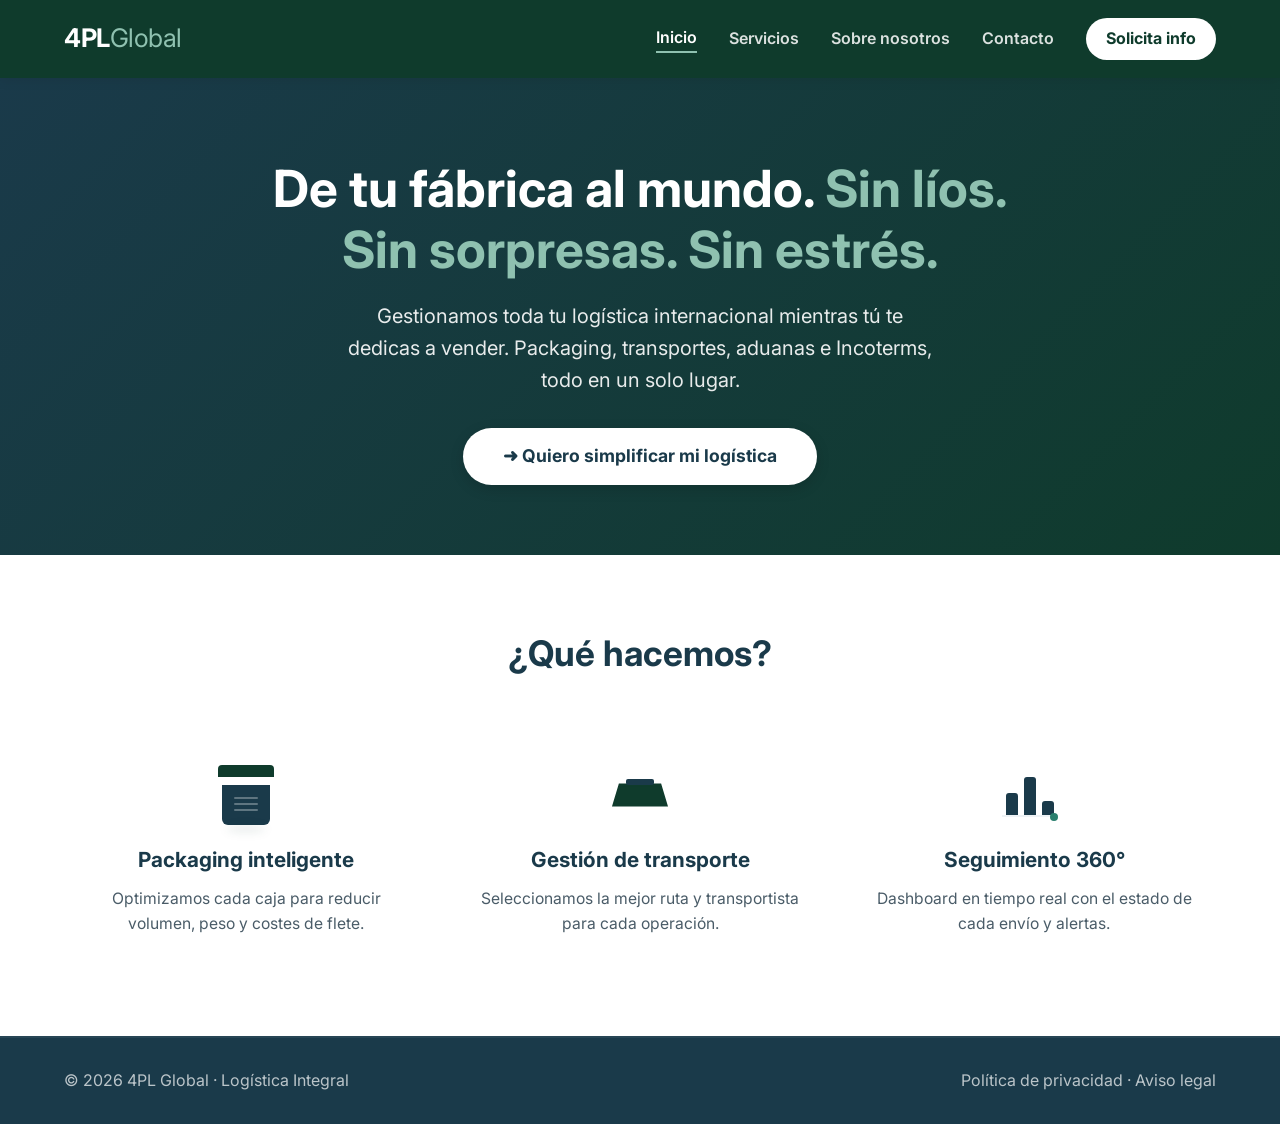
==== index.html @ 41fb5624 "Primer upload" ====
<!DOCTYPE html>
<html lang="es">
<head>
    <meta charset="UTF-8" />
    <meta name="viewport" content="width=device-width, initial-scale=1.0" />
    <title>4PL Global - Logística Integral | Inicio</title>
    <meta name="description" content="Gestionamos tu logística internacional completa. Packaging, transportes, aduanas e Incoterms. Ahorra costes y simplifica tus exportaciones." />
    <link href="https://fonts.googleapis.com/css2?family=Inter:opsz,wght@14..32,400;14..32,600;14..32,700&display=swap" rel="stylesheet" />
    <link rel="stylesheet" href="css/style.css" />
</head>
<body>

    <header>
        <div class="container">
            <div class="logo">4PL<span>Global</span></div>
            <nav>
                <a href="index.html" class="active">Inicio</a>
                <a href="servicios.html">Servicios</a>
                <a href="about.html">Sobre nosotros</a>
                <a href="contact.html">Contacto</a>
                <a href="contact.html" class="btn-cta-header">Solicita info</a>
            </nav>
            <button class="menu-toggle" aria-label="Abrir menú">
                <span></span><span></span><span></span>
            </button>
        </div>
    </header>

    <section class="hero">
        <div class="container">
            <h1>De tu fábrica al mundo. <span>Sin líos. Sin sorpresas. Sin estrés.</span></h1>
            <p>Gestionamos toda tu logística internacional mientras tú te dedicas a vender. Packaging, transportes, aduanas e Incoterms, todo en un solo lugar.</p>
            <a href="contact.html" class="btn-hero">➜ Quiero simplificar mi logística</a>
        </div>
    </section>

    <section class="home-resumen">
        <div class="container">
            <h2>¿Qué hacemos?</h2>
            <div class="grid-resumen">
                <div class="icon-wrapper">
                    <div class="icon-caja">
                        <div class="caja-tapa"></div>
                        <div class="caja-cuerpo"></div>
                        <div class="caja-sombra"></div>
                    </div>
                    <h3>Packaging inteligente</h3>
                    <p>Optimizamos cada caja para reducir volumen, peso y costes de flete.</p>
                </div>
                <div class="icon-wrapper">
                    <div class="icon-barco">
                        <svg viewBox="0 0 64 64" fill="none" xmlns="http://www.w3.org/2000/svg">
                            <path d="M6 44 L12 24 L52 24 L58 44 L6 44Z" class="barco-casco" stroke="var(--verde-oscuro)" stroke-width="3" fill="var(--verde-oscuro)"/>
                            <rect x="18" y="18" width="28" height="6" rx="2" class="barco-cubierta" fill="var(--azul-profundo)"/>
                        </svg>
                    </div>
                    <h3>Gestión de transporte</h3>
                    <p>Seleccionamos la mejor ruta y transportista para cada operación.</p>
                </div>
                <div class="icon-wrapper">
                    <div class="icon-grafica">
                        <div class="grafica-barra barra-1"></div>
                        <div class="grafica-barra barra-2"></div>
                        <div class="grafica-barra barra-3"></div>
                        <div class="grafica-linea"></div>
                    </div>
                    <h3>Seguimiento 360°</h3>
                    <p>Dashboard en tiempo real con el estado de cada envío y alertas.</p>
                </div>
            </div>
        </div>
    </section>

    <footer>
        <div class="container">
            <span>© 2026 4PL Global · Logística Integral</span>
            <span>
                <a href="#">Política de privacidad</a> · 
                <a href="#">Aviso legal</a>
            </span>
        </div>
    </footer>

    <script src="js/main.js"></script>
</body>
</html>
---- css/style.css ----
/* ===== RESET Y BASE ===== */
* {
    margin: 0;
    padding: 0;
    box-sizing: border-box;
}
body {
    font-family: 'Inter', sans-serif;
    background: #f8fafc;
    color: #0b2b3b;
    line-height: 1.6;
}
.container {
    max-width: 1200px;
    margin: 0 auto;
    padding: 0 24px;
}

/* ===== PALETA DE COLORES ===== */
:root {
    --verde-oscuro: #0f3b2c;
    --azul-profundo: #1a3a4a;
    --blanco: #ffffff;
    --gris-claro: #eef2f5;
    --acento: #2a7f6e;
    --texto-claro: #4a5c68;
}

/* ===== HEADER ===== */
header {
    background: var(--verde-oscuro);
    padding: 18px 0;
    position: sticky;
    top: 0;
    z-index: 100;
    box-shadow: 0 2px 12px rgba(0,0,0,0.08);
}
header .container {
    display: flex;
    justify-content: space-between;
    align-items: center;
    flex-wrap: wrap;
}
.logo {
    color: var(--blanco);
    font-size: 1.6rem;
    font-weight: 700;
    letter-spacing: -0.5px;
}
.logo span {
    color: #8fc1b0;
    font-weight: 400;
}
nav {
    display: flex;
    gap: 32px;
    align-items: center;
}
nav a {
    color: rgba(255,255,255,0.85);
    text-decoration: none;
    font-weight: 600;
    font-size: 1rem;
    transition: color 0.2s;
}
nav a:hover,
nav a.active {
    color: var(--blanco);
}
nav a.active {
    border-bottom: 2px solid #8fc1b0;
}
.btn-cta-header {
    background: var(--blanco);
    color: var(--verde-oscuro) !important;
    padding: 8px 20px;
    border-radius: 30px;
    font-weight: 700;
    transition: background 0.2s;
}
.btn-cta-header:hover {
    background: #dce8e3;
}
.btn-cta-header.active {
    border-bottom: none !important;
}

/* Menú hamburguesa */
.menu-toggle {
    display: none;
    flex-direction: column;
    gap: 5px;
    background: none;
    border: none;
    cursor: pointer;
    padding: 4px;
}
.menu-toggle span {
    display: block;
    width: 28px;
    height: 3px;
    background: var(--blanco);
    border-radius: 3px;
    transition: 0.3s;
}

/* ===== HERO (Home) ===== */
.hero {
    background: linear-gradient(135deg, var(--azul-profundo) 0%, var(--verde-oscuro) 100%);
    color: var(--blanco);
    padding: 80px 0 70px;
    text-align: center;
}
.hero h1 {
    font-size: 3.2rem;
    font-weight: 700;
    line-height: 1.2;
    max-width: 800px;
    margin: 0 auto 20px;
}
.hero h1 span {
    color: #8fc1b0;
}
.hero p {
    font-size: 1.25rem;
    opacity: 0.9;
    max-width: 600px;
    margin: 0 auto 32px;
}
.btn-hero {
    background: var(--blanco);
    color: var(--azul-profundo);
    padding: 14px 40px;
    border-radius: 50px;
    font-weight: 700;
    font-size: 1.1rem;
    text-decoration: none;
    display: inline-block;
    transition: transform 0.2s, box-shadow 0.2s;
    box-shadow: 0 4px 14px rgba(0,0,0,0.15);
}
.btn-hero:hover {
    transform: translateY(-3px);
    box-shadow: 0 8px 24px rgba(0,0,0,0.25);
}

/* ===== HOME - RESUMEN ===== */
.home-resumen {
    padding: 70px 0;
    background: var(--blanco);
}
.home-resumen h2 {
    text-align: center;
    font-size: 2.2rem;
    color: var(--azul-profundo);
    margin-bottom: 50px;
}
.grid-resumen {
    display: grid;
    grid-template-columns: repeat(auto-fit, minmax(240px, 1fr));
    gap: 30px;
}
.card-resumen {
    text-align: center;
    padding: 30px 20px;
    background: var(--gris-claro);
    border-radius: 20px;
    transition: transform 0.25s;
}
.card-resumen:hover {
    transform: translateY(-6px);
}
.card-resumen span {
    font-size: 2.8rem;
    display: block;
    margin-bottom: 12px;
}
.card-resumen h3 {
    color: var(--azul-profundo);
    margin-bottom: 8px;
}
.card-resumen p {
    color: var(--texto-claro);
}

/* ===== PAGE HEADER (Todas las páginas internas) ===== */
.page-header {
    background: var(--azul-profundo);
    color: var(--blanco);
    padding: 50px 0 40px;
    text-align: center;
}
.page-header h1 {
    font-size: 2.6rem;
    margin-bottom: 12px;
}
.page-header p {
    font-size: 1.15rem;
    opacity: 0.9;
    max-width: 650px;
    margin: 0 auto;
}

/* ===== SERVICIOS ===== */
.que-es-4pl {
    padding: 60px 0;
    background: var(--blanco);
}
.grid-4pl {
    display: grid;
    grid-template-columns: 1fr 1fr;
    gap: 50px;
    align-items: center;
}
.grid-4pl h2 {
    font-size: 2rem;
    color: var(--azul-profundo);
    margin-bottom: 16px;
}
.lista-beneficios {
    list-style: none;
    margin-top: 16px;
}
.lista-beneficios li {
    padding: 6px 0;
    color: var(--texto-claro);
}
.img-placeholder {
    background: var(--verde-oscuro);
    color: var(--blanco);
    padding: 50px 30px;
    border-radius: 24px;
    text-align: center;
    min-height: 200px;
    display: flex;
    flex-direction: column;
    align-items: center;
    justify-content: center;
}
.img-placeholder span {
    font-size: 4rem;
}
.img-placeholder p {
    margin-top: 12px;
    font-weight: 600;
}

.servicios-detalle {
    padding: 60px 0;
    background: var(--gris-claro);
}
.servicios-detalle h2 {
    text-align: center;
    font-size: 2.2rem;
    color: var(--azul-profundo);
    margin-bottom: 50px;
}
.grid-servicios-detalle {
    display: grid;
    grid-template-columns: repeat(auto-fit, minmax(240px, 1fr));
    gap: 30px;
}
.card-servicio-detalle {
    background: var(--blanco);
    padding: 30px 24px;
    border-radius: 20px;
    border-left: 6px solid var(--acento);
    transition: transform 0.25s;
}
.card-servicio-detalle:hover {
    transform: translateY(-4px);
}
.card-servicio-detalle span {
    font-size: 2.4rem;
    display: block;
    margin-bottom: 8px;
}
.card-servicio-detalle h3 {
    color: var(--azul-profundo);
    margin-bottom: 8px;
}
.card-servicio-detalle p {
    color: var(--texto-claro);
}

.por-que-ayuda {
    padding: 60px 0;
    background: var(--blanco);
}
.por-que-ayuda h2 {
    text-align: center;
    font-size: 2.2rem;
    color: var(--azul-profundo);
    margin-bottom: 50px;
}
.grid-ayuda {
    display: grid;
    grid-template-columns: repeat(auto-fit, minmax(220px, 1fr));
    gap: 30px;
}
.card-ayuda {
    text-align: center;
    padding: 24px 18px;
    background: var(--gris-claro);
    border-radius: 16px;
}
.card-ayuda span {
    font-size: 2.4rem;
    display: block;
    margin-bottom: 8px;
}
.card-ayuda h3 {
    color: var(--azul-profundo);
    margin-bottom: 6px;
}
.card-ayuda p {
    color: var(--texto-claro);
    font-size: 0.95rem;
}

.sub-servicios {
    text-align: center;
    color: var(--texto-claro);
    max-width: 600px;
    margin: -10px auto 50px;
    font-size: 1.1rem;
}

.card-servicio-detalle {
    background: var(--blanco);
    padding: 36px 28px 32px;
    border-radius: 20px;
    border: 1px solid rgba(15, 59, 44, 0.06);
    box-shadow: 0 2px 8px rgba(0,0,0,0.04);
    transition: transform 0.25s, box-shadow 0.25s;
    display: flex;
    flex-direction: column;
}

.card-servicio-detalle:hover {
    transform: translateY(-6px);
    box-shadow: 0 12px 32px rgba(15, 59, 44, 0.10);
}

.card-servicio-detalle .icon-servicio {
    margin-bottom: 16px;
    display: flex;
    justify-content: flex-start;
}

.card-servicio-detalle h3 {
    font-size: 1.3rem;
    color: var(--azul-profundo);
    margin-bottom: 10px;
}

.card-servicio-detalle p {
    color: var(--texto-claro);
    font-size: 0.98rem;
    margin-bottom: 16px;
    flex: 1;
}

.lista-servicio {
    list-style: none;
    padding: 0;
    margin: 0;
}

.lista-servicio li {
    padding: 4px 0;
    color: var(--texto-claro);
    font-size: 0.92rem;
    display: flex;
    align-items: center;
    gap: 8px;
}

.lista-servicio li::before {
    content: "▸";
    color: var(--acento);
    font-weight: 700;
}

.simbolo-beneficio {
    font-size: 2rem;
    color: var(--acento);
    display: block;
    margin-bottom: 6px;
    line-height: 1;
}

.cta-final {
    padding: 60px 0;
    background: linear-gradient(135deg, var(--azul-profundo) 0%, var(--verde-oscuro) 100%);
    color: var(--blanco);
    text-align: center;
}

.cta-final h2 {
    font-size: 2.2rem;
    margin-bottom: 12px;
}

.cta-final p {
    font-size: 1.15rem;
    opacity: 0.9;
    margin-bottom: 28px;
}

.cta-final .btn-hero {
    background: var(--blanco);
    color: var(--azul-profundo);
}

.cta-final .btn-hero:hover {
    background: #dce8e3;
}

/* ===== ABOUT ===== */
.about-detalle {
    padding: 60px 0;
    background: var(--blanco);
}
.grid-about {
    display: grid;
    grid-template-columns: 1fr 1fr;
    gap: 50px;
    align-items: center;
    margin-bottom: 50px;
}
.grid-about.reverse {
    direction: rtl;
}
.grid-about.reverse > * {
    direction: ltr;
}
.grid-about h2 {
    font-size: 1.8rem;
    color: var(--azul-profundo);
    margin-bottom: 16px;
}
.grid-about p {
    color: var(--texto-claro);
    margin-bottom: 12px;
}

.confianza {
    padding: 60px 0;
    background: var(--gris-claro);
}
.confianza h2 {
    text-align: center;
    font-size: 2.2rem;
    color: var(--azul-profundo);
    margin-bottom: 50px;
}
.grid-confianza {
    display: grid;
    grid-template-columns: repeat(auto-fit, minmax(220px, 1fr));
    gap: 30px;
}
.card-confianza {
    background: var(--blanco);
    padding: 28px 22px;
    border-radius: 20px;
    text-align: center;
    transition: transform 0.25s;
}
.card-confianza:hover {
    transform: translateY(-4px);
}
.card-confianza span {
    font-size: 2.4rem;
    display: block;
    margin-bottom: 8px;
}
.card-confianza h3 {
    color: var(--azul-profundo);
    margin-bottom: 6px;
}
.card-confianza p {
    color: var(--texto-claro);
    font-size: 0.95rem;
}

.quienes-somos {
    padding: 60px 0;
    background: var(--blanco);
}

.grid-quienes {
    display: grid;
    grid-template-columns: 1fr 1fr;
    gap: 50px;
    align-items: center;
}

.grid-quienes h2,
.nuestra-ambicion h2 {
    font-size: 2rem;
    color: var(--azul-profundo);
    margin-bottom: 16px;
}

.grid-quienes p,
.nuestra-ambicion p {
    color: var(--texto-claro);
    font-size: 1.05rem;
    margin-bottom: 16px;
}

.nuestra-ambicion {
    padding: 60px 0;
    background: var(--gris-claro);
}

.grid-ambicion {
    display: grid;
    grid-template-columns: 1fr 1fr;
    gap: 50px;
    align-items: center;
}

.grid-ambicion.reverse {
    direction: rtl;
}

.grid-ambicion.reverse > * {
    direction: ltr;
}

.compromiso {
    padding: 60px 0;
    background: var(--blanco);
}

.compromiso h2,
.como-trabajamos h2 {
    text-align: center;
    font-size: 2.2rem;
    color: var(--azul-profundo);
    margin-bottom: 50px;
}

.grid-compromiso {
    display: grid;
    grid-template-columns: repeat(auto-fit, minmax(220px, 1fr));
    gap: 30px;
}

.card-compromiso {
    text-align: center;
    padding: 28px 20px;
    background: var(--gris-claro);
    border-radius: 20px;
    transition: transform 0.25s;
}

.card-compromiso:hover {
    transform: translateY(-4px);
}

.card-compromiso .simbolo-beneficio {
    font-size: 2rem;
    color: var(--acento);
    display: block;
    margin-bottom: 8px;
}

.card-compromiso h3 {
    color: var(--azul-profundo);
    font-size: 1.15rem;
    margin-bottom: 8px;
}

.card-compromiso p {
    color: var(--texto-claro);
    font-size: 0.95rem;
}

.como-trabajamos {
    padding: 60px 0;
    background: var(--gris-claro);
}

.grid-trabajo {
    display: grid;
    grid-template-columns: repeat(auto-fit, minmax(200px, 1fr));
    gap: 30px;
}

.card-trabajo {
    text-align: center;
    padding: 28px 20px;
    background: var(--blanco);
    border-radius: 20px;
    border-top: 4px solid var(--acento);
    transition: transform 0.25s;
}

.card-trabajo:hover {
    transform: translateY(-4px);
}

.numero-paso {
    display: inline-block;
    font-size: 2rem;
    font-weight: 700;
    color: var(--blanco);
    background: var(--azul-profundo);
    width: 48px;
    height: 48px;
    line-height: 48px;
    border-radius: 50%;
    margin-bottom: 12px;
}

.card-trabajo h3 {
    color: var(--azul-profundo);
    font-size: 1.15rem;
    margin-bottom: 6px;
}

.card-trabajo p {
    color: var(--texto-claro);
    font-size: 0.95rem;
}

@media (max-width: 768px) {
    .grid-quienes,
    .grid-ambicion {
        grid-template-columns: 1fr;
    }
    .grid-ambicion.reverse {
        direction: ltr;
    }
    .grid-compromiso,
    .grid-trabajo {
        grid-template-columns: 1fr 1fr;
    }
}

@media (max-width: 480px) {
    .grid-compromiso,
    .grid-trabajo {
        grid-template-columns: 1fr;
    }
}

/* ===== CONTACT ===== */
.contact-detalle {
    padding: 60px 0;
    background: var(--blanco);
}
.grid-contact {
    display: grid;
    grid-template-columns: 1fr 1fr;
    gap: 50px;
}
.grid-contact h2 {
    font-size: 1.8rem;
    color: var(--azul-profundo);
    margin-bottom: 20px;
}
.contact-detalle form {
    display: flex;
    flex-direction: column;
    gap: 16px;
}
.contact-detalle input,
.contact-detalle select,
.contact-detalle textarea {
    padding: 14px 18px;
    border: 1px solid #d0d9e0;
    border-radius: 12px;
    font-size: 1rem;
    font-family: 'Inter', sans-serif;
    background: #fafcfc;
    transition: border 0.2s;
}
.contact-detalle input:focus,
.contact-detalle select:focus,
.contact-detalle textarea:focus {
    outline: none;
    border-color: var(--acento);
    box-shadow: 0 0 0 3px rgba(42, 127, 110, 0.15);
}
.contact-detalle textarea {
    resize: vertical;
    min-height: 120px;
}
.btn-enviar {
    background: var(--verde-oscuro);
    color: var(--blanco);
    padding: 16px;
    border: none;
    border-radius: 50px;
    font-weight: 700;
    font-size: 1.05rem;
    cursor: pointer;
    transition: background 0.2s;
}
.btn-enviar:hover {
    background: #1a5a44;
}
.form-feedback {
    margin-top: 8px;
    font-size: 0.95rem;
    font-weight: 600;
    display: none;
}
.form-feedback.error {
    color: #c0392b;
    display: block;
}
.form-feedback.exito {
    color: var(--verde-oscuro);
    display: block;
}

.info-contacto {
    margin-bottom: 30px;
}
.info-contacto p {
    padding: 6px 0;
    color: var(--texto-claro);
}
.ahorro-estimado {
    background: var(--gris-claro);
    padding: 28px 24px;
    border-radius: 20px;
    border-left: 6px solid var(--acento);
}
.ahorro-estimado h3 {
    color: var(--azul-profundo);
    font-size: 1.3rem;
    margin-bottom: 12px;
}
.ahorro-estimado p {
    color: var(--texto-claro);
    margin-bottom: 12px;
}
.ahorro-estimado ul {
    list-style: none;
}
.ahorro-estimado ul li {
    padding: 4px 0;
    color: var(--texto-claro);
}

/* ===== FOOTER ===== */
footer {
    background: var(--azul-profundo);
    color: rgba(255,255,255,0.7);
    padding: 30px 0;
    text-align: center;
    border-top: 2px solid rgba(255,255,255,0.06);
}
footer .container {
    display: flex;
    justify-content: space-between;
    align-items: center;
    flex-wrap: wrap;
    gap: 12px;
}
footer a {
    color: rgba(255,255,255,0.7);
    text-decoration: none;
}
footer a:hover {
    color: var(--blanco);
}

/* ===== RESPONSIVE ===== */
@media (max-width: 768px) {
    .hero h1 {
        font-size: 2.2rem;
    }
    .page-header h1 {
        font-size: 2rem;
    }
    .grid-4pl,
    .grid-about,
    .grid-contact {
        grid-template-columns: 1fr;
    }
    .grid-about.reverse {
        direction: ltr;
    }
    nav {
        display: none;
        flex-direction: column;
        gap: 16px;
        width: 100%;
        padding: 20px 0 10px;
        align-items: center;
    }
    nav.open {
        display: flex;
    }
    .menu-toggle {
        display: flex;
    }
    header .container {
        flex-wrap: wrap;
    }
    .logo {
        font-size: 1.4rem;
    }
    .btn-cta-header {
        display: none;
    }
    nav .btn-cta-header {
        display: inline-block;
    }
    .grid-resumen,
    .grid-servicios-detalle,
    .grid-ayuda,
    .grid-confianza {
        grid-template-columns: 1fr;
    }
}
@media (max-width: 480px) {
    .btn-hero {
        padding: 12px 28px;
        font-size: 1rem;
    }
    .hero h1 {
        font-size: 1.8rem;
    }
}

/* ===== CONTENEDOR DE ICONOS ===== */
.icon-wrapper {
    text-align: center;
    padding: 30px 20px;
    background: var(--blanco);
    border-radius: 20px;
    transition: transform 0.3s ease, box-shadow 0.3s ease;
}

.icon-wrapper:hover {
    transform: translateY(-8px);
    box-shadow: 0 12px 32px rgba(15, 59, 44, 0.12);
}

.icon-wrapper h3 {
    color: var(--azul-profundo);
    font-size: 1.3rem;
    margin: 18px 0 10px;
}

.icon-wrapper p {
    color: var(--texto-claro);
    font-size: 0.98rem;
}

/* ===== ICONO 1: CAJA ===== */
.icon-caja {
    position: relative;
    width: 64px;
    height: 64px;
    margin: 0 auto;
}

.caja-tapa {
    position: absolute;
    top: 4px;
    left: 4px;
    width: 56px;
    height: 12px;
    background: var(--verde-oscuro);
    border-radius: 4px 4px 0 0;
    transition: transform 0.3s ease;
}

.icon-wrapper:hover .caja-tapa {
    transform: translateY(-4px) rotate(-2deg);
}

.caja-cuerpo {
    position: absolute;
    bottom: 0;
    left: 8px;
    width: 48px;
    height: 40px;
    background: var(--azul-profundo);
    border-radius: 0 0 6px 6px;
}

.caja-cuerpo::after {
    content: '';
    position: absolute;
    top: 12px;
    left: 50%;
    transform: translateX(-50%);
    width: 24px;
    height: 2px;
    background: rgba(255,255,255,0.3);
    border-radius: 2px;
    box-shadow: 0 6px 0 rgba(255,255,255,0.3), 0 12px 0 rgba(255,255,255,0.3);
}

.caja-sombra {
    position: absolute;
    bottom: -8px;
    left: 12px;
    width: 40px;
    height: 8px;
    background: rgba(15, 59, 44, 0.08);
    border-radius: 50%;
    filter: blur(4px);
    transition: all 0.3s ease;
}

.icon-wrapper:hover .caja-sombra {
    width: 56px;
    left: 4px;
    opacity: 0.6;
}

/* ===== ICONO 2: BARCO (SIMPLE Y CLARO) ===== */
.icon-barco {
    width: 64px;
    height: 64px;
    margin: 0 auto;
    transition: transform 0.3s ease;
}

.icon-barco svg {
    width: 100%;
    height: 100%;
    display: block;
}

/* Hover: el barco se balancea suavemente */
.icon-wrapper:hover .icon-barco {
    transform: rotate(-2deg) translateY(-2px);
}

/* Los colores se oscurecen ligeramente en hover para dar profundidad */
.icon-wrapper:hover .barco-casco {
    fill: #0a2e22;
    stroke: #0a2e22;
}

.icon-wrapper:hover .barco-cubierta {
    fill: #0f2a38;
}

/* ===== ICONO 3: GRÁFICA ===== */
.icon-grafica {
    position: relative;
    width: 64px;
    height: 64px;
    margin: 0 auto;
}

.grafica-barra {
    position: absolute;
    bottom: 8px;
    width: 12px;
    background: var(--azul-profundo);
    border-radius: 3px 3px 0 0;
    transition: height 0.4s ease, background 0.3s ease;
}

.barra-1 {
    left: 4px;
    height: 24px;
    animation: barra-crece 2s ease-in-out infinite;
}

.barra-2 {
    left: 22px;
    height: 40px;
    animation: barra-crece 2s ease-in-out infinite 0.3s;
}

.barra-3 {
    left: 40px;
    height: 16px;
    animation: barra-crece 2s ease-in-out infinite 0.6s;
}

.icon-wrapper:hover .grafica-barra {
    background: var(--verde-oscuro);
}

@keyframes barra-crece {
    0%, 100% { transform: scaleY(1); }
    50% { transform: scaleY(1.15); }
}

.grafica-linea {
    position: absolute;
    bottom: 8px;
    left: 0;
    width: 56px;
    height: 2px;
    background: var(--gris-claro);
}

.grafica-linea::after {
    content: '';
    position: absolute;
    bottom: -4px;
    right: 0;
    width: 8px;
    height: 8px;
    background: var(--acento);
    border-radius: 50%;
    animation: punto-brilla 2s ease-in-out infinite;
}

@keyframes punto-brilla {
    0%, 100% { opacity: 0.4; transform: scale(1); }
    50% { opacity: 1; transform: scale(1.3); }
}
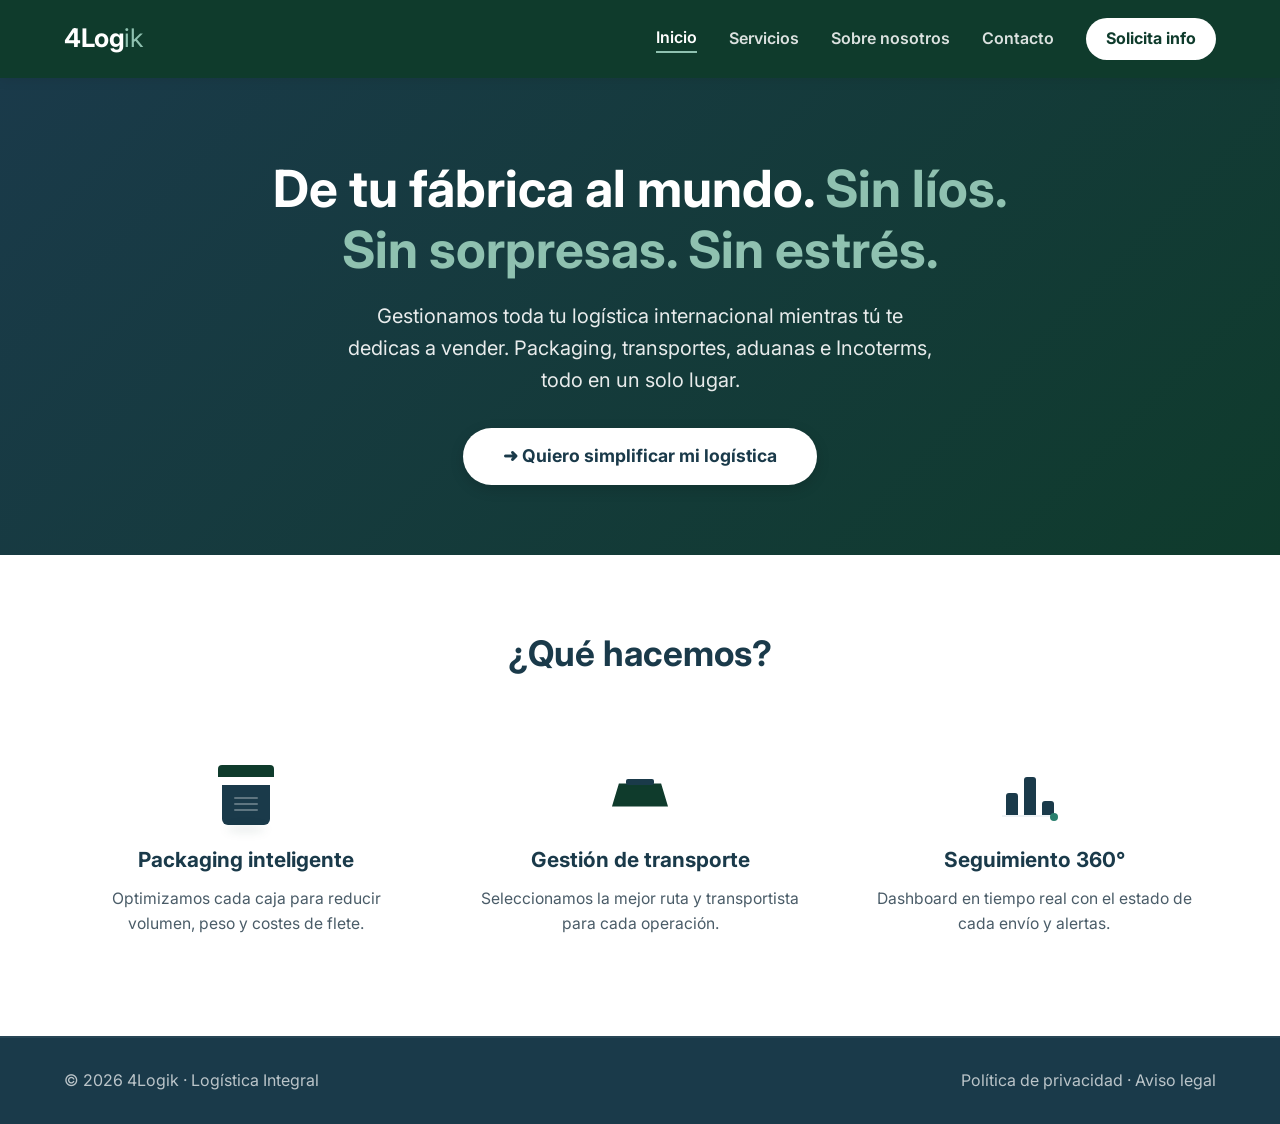
==== commit 8f5534e6: "Rehacer pagina de Servicios y renombrar marca a 4Logik La pagina de Servicios ahora refleja el posic" ====
--- a/index.html
+++ b/index.html
@@ -3,7 +3,7 @@
 <head>
     <meta charset="UTF-8" />
     <meta name="viewport" content="width=device-width, initial-scale=1.0" />
-    <title>4PL Global - Logística Integral | Inicio</title>
+    <title>4Logik - Logística Integral | Inicio</title>
     <meta name="description" content="Gestionamos tu logística internacional completa. Packaging, transportes, aduanas e Incoterms. Ahorra costes y simplifica tus exportaciones." />
     <link href="https://fonts.googleapis.com/css2?family=Inter:opsz,wght@14..32,400;14..32,600;14..32,700&display=swap" rel="stylesheet" />
     <link rel="stylesheet" href="css/style.css" />
@@ -12,7 +12,7 @@
 
     <header>
         <div class="container">
-            <div class="logo">4PL<span>Global</span></div>
+            <div class="logo">4Log<span>ik</span></div>
             <nav>
                 <a href="index.html" class="active">Inicio</a>
                 <a href="servicios.html">Servicios</a>
@@ -73,7 +73,7 @@
 
     <footer>
         <div class="container">
-            <span>© 2026 4PL Global · Logística Integral</span>
+            <span>© 2026 4Logik · Logística Integral</span>
             <span>
                 <a href="#">Política de privacidad</a> · 
                 <a href="#">Aviso legal</a>
--- a/css/style.css
+++ b/css/style.css
@@ -24,6 +24,12 @@
     --gris-claro: #eef2f5;
     --acento: #2a7f6e;
     --texto-claro: #4a5c68;
+
+    /* Tintes de apoyo */
+    --verde-tinte: #eff4f1;
+    --azul-tinte: #edf1f4;
+    --acento-tinte: rgba(42, 127, 110, 0.10);
+    --borde-suave: rgba(15, 59, 44, 0.10);
 }
 
 /* ===== HEADER ===== */
@@ -185,9 +191,9 @@
 
 /* ===== PAGE HEADER (Todas las páginas internas) ===== */
 .page-header {
-    background: var(--azul-profundo);
+    background: linear-gradient(135deg, var(--azul-profundo) 0%, var(--verde-oscuro) 100%);
     color: var(--blanco);
-    padding: 50px 0 40px;
+    padding: 76px 0 70px;
     text-align: center;
 }
 .page-header h1 {
@@ -415,6 +421,280 @@
 
 .cta-final .btn-hero:hover {
     background: #dce8e3;
+}
+
+/* ===== SERVICIOS PRINCIPALES (4Logik) ===== */
+.servicio-seccion {
+    padding: 100px 0;
+}
+
+.servicio-seccion.servicio-1 {
+    background: var(--blanco);
+}
+
+.servicio-seccion.servicio-2 {
+    background: var(--verde-tinte);
+    border-top: 1px solid var(--borde-suave);
+}
+
+.servicio-layout {
+    display: grid;
+    grid-template-columns: minmax(300px, 400px) 1fr;
+    gap: 90px;
+    align-items: start;
+}
+
+.servicio-rail {
+    position: sticky;
+    top: 110px;
+}
+
+.servicio-numero {
+    display: block;
+    font-size: 3.4rem;
+    font-weight: 700;
+    line-height: 1;
+    letter-spacing: -2px;
+    color: var(--acento);
+    opacity: 0.22;
+    margin-bottom: 20px;
+}
+
+.servicio-icono-badge {
+    width: 56px;
+    height: 56px;
+    margin-bottom: 22px;
+    border-radius: 16px;
+    display: flex;
+    align-items: center;
+    justify-content: center;
+}
+
+.servicio-1 .servicio-icono-badge {
+    background: var(--verde-oscuro);
+    color: var(--blanco);
+}
+
+.servicio-2 .servicio-icono-badge {
+    background: var(--azul-profundo);
+    color: var(--blanco);
+}
+
+.servicio-icono-badge svg {
+    width: 27px;
+    height: 27px;
+}
+
+.servicio-rail h2 {
+    font-size: 2rem;
+    line-height: 1.2;
+    color: var(--azul-profundo);
+    margin-bottom: 18px;
+}
+
+.servicio-intro {
+    color: var(--texto-claro);
+    font-size: 1.05rem;
+    line-height: 1.65;
+    margin-bottom: 28px;
+}
+
+.servicio-cierre {
+    padding: 22px 24px;
+    border-radius: 14px;
+    background: var(--blanco);
+    border: 1px solid var(--borde-suave);
+    border-left: 3px solid var(--acento);
+    color: var(--verde-oscuro);
+    font-size: 0.94rem;
+    line-height: 1.6;
+}
+
+.servicio-2 .servicio-cierre {
+    border-left-color: var(--azul-profundo);
+    color: var(--azul-profundo);
+}
+
+.lista-servicio-grande {
+    list-style: none;
+    padding: 0;
+    margin: 0;
+}
+
+.lista-servicio-grande li {
+    display: flex;
+    align-items: flex-start;
+    gap: 22px;
+    padding: 28px 0;
+    border-bottom: 1px solid var(--borde-suave);
+}
+
+.lista-servicio-grande li:first-child {
+    padding-top: 0;
+}
+
+.lista-servicio-grande li:last-child {
+    border-bottom: none;
+    padding-bottom: 0;
+}
+
+.lista-servicio-grande .punto-icono {
+    width: 44px;
+    height: 44px;
+    flex-shrink: 0;
+    border-radius: 12px;
+    display: flex;
+    align-items: center;
+    justify-content: center;
+    background: var(--acento-tinte);
+    color: var(--acento);
+}
+
+.lista-servicio-grande .punto-icono svg {
+    width: 21px;
+    height: 21px;
+}
+
+.servicio-2 .lista-servicio-grande .punto-icono {
+    background: rgba(26, 58, 74, 0.08);
+    color: var(--azul-profundo);
+}
+
+.lista-servicio-grande li div {
+    color: var(--texto-claro);
+    font-size: 0.99rem;
+    line-height: 1.65;
+    padding-top: 8px;
+}
+
+.lista-servicio-grande li strong {
+    display: block;
+    color: var(--azul-profundo);
+    font-size: 1.05rem;
+    margin-bottom: 4px;
+}
+
+.lista-servicio-grande li strong + br {
+    display: none;
+}
+
+/* ===== CONTROL DE COSTES Y KPIS ===== */
+.control-costes {
+    padding: 90px 0 100px;
+    background: var(--blanco);
+    border-top: 1px solid var(--borde-suave);
+    text-align: center;
+}
+
+.eyebrow {
+    display: inline-block;
+    font-size: 0.78rem;
+    font-weight: 700;
+    letter-spacing: 0.1em;
+    text-transform: uppercase;
+    color: var(--acento);
+    margin-bottom: 12px;
+}
+
+.control-costes h2 {
+    font-size: 1.9rem;
+    color: var(--azul-profundo);
+}
+
+.control-costes .sub-servicios {
+    margin-bottom: 0;
+}
+
+.panel-dashboard {
+    display: grid;
+    grid-template-columns: repeat(auto-fit, minmax(320px, 1fr));
+    margin-top: 44px;
+    text-align: left;
+    background: var(--gris-claro);
+    border-radius: 18px;
+    overflow: hidden;
+}
+
+.kpi-costes-columna {
+    padding: 34px 36px;
+}
+
+.kpi-costes-columna + .kpi-costes-columna {
+    border-left: 1px solid var(--borde-suave);
+}
+
+.kpi-costes-titulo {
+    display: flex;
+    align-items: center;
+    gap: 12px;
+    margin-bottom: 22px;
+}
+
+.kpi-costes-icono {
+    width: 36px;
+    height: 36px;
+    border-radius: 10px;
+    display: flex;
+    align-items: center;
+    justify-content: center;
+    flex-shrink: 0;
+}
+
+.kpi-costes-icono svg {
+    width: 18px;
+    height: 18px;
+}
+
+.kpi-columna .kpi-costes-icono {
+    background: rgba(15, 59, 44, 0.1);
+    color: var(--verde-oscuro);
+}
+
+.costes-columna .kpi-costes-icono {
+    background: rgba(26, 58, 74, 0.1);
+    color: var(--azul-profundo);
+}
+
+.kpi-costes-titulo h3 {
+    color: var(--azul-profundo);
+    font-size: 1.15rem;
+}
+
+.lista-kpi-costes {
+    list-style: none;
+    padding: 0;
+    margin: 0;
+    display: flex;
+    flex-direction: column;
+    gap: 4px;
+}
+
+.lista-kpi-costes li {
+    padding: 14px 0;
+    border-top: 1px solid rgba(15, 59, 44, 0.08);
+}
+
+.lista-kpi-costes li:first-child {
+    border-top: none;
+    padding-top: 0;
+}
+
+.lista-kpi-costes li:last-child {
+    padding-bottom: 0;
+}
+
+.lista-kpi-costes li strong {
+    display: block;
+    color: var(--azul-profundo);
+    font-size: 0.96rem;
+    margin-bottom: 4px;
+}
+
+.lista-kpi-costes li span {
+    display: block;
+    color: var(--texto-claro);
+    font-size: 0.86rem;
+    font-style: italic;
 }
 
 /* ===== ABOUT ===== */
@@ -820,6 +1100,20 @@
     .grid-confianza {
         grid-template-columns: 1fr;
     }
+    .servicio-layout {
+        grid-template-columns: 1fr;
+        gap: 44px;
+    }
+    .servicio-rail {
+        position: static;
+    }
+    .servicio-seccion {
+        padding: 64px 0;
+    }
+    .kpi-costes-columna + .kpi-costes-columna {
+        border-left: none;
+        border-top: 1px solid var(--borde-suave);
+    }
 }
 @media (max-width: 480px) {
     .btn-hero {
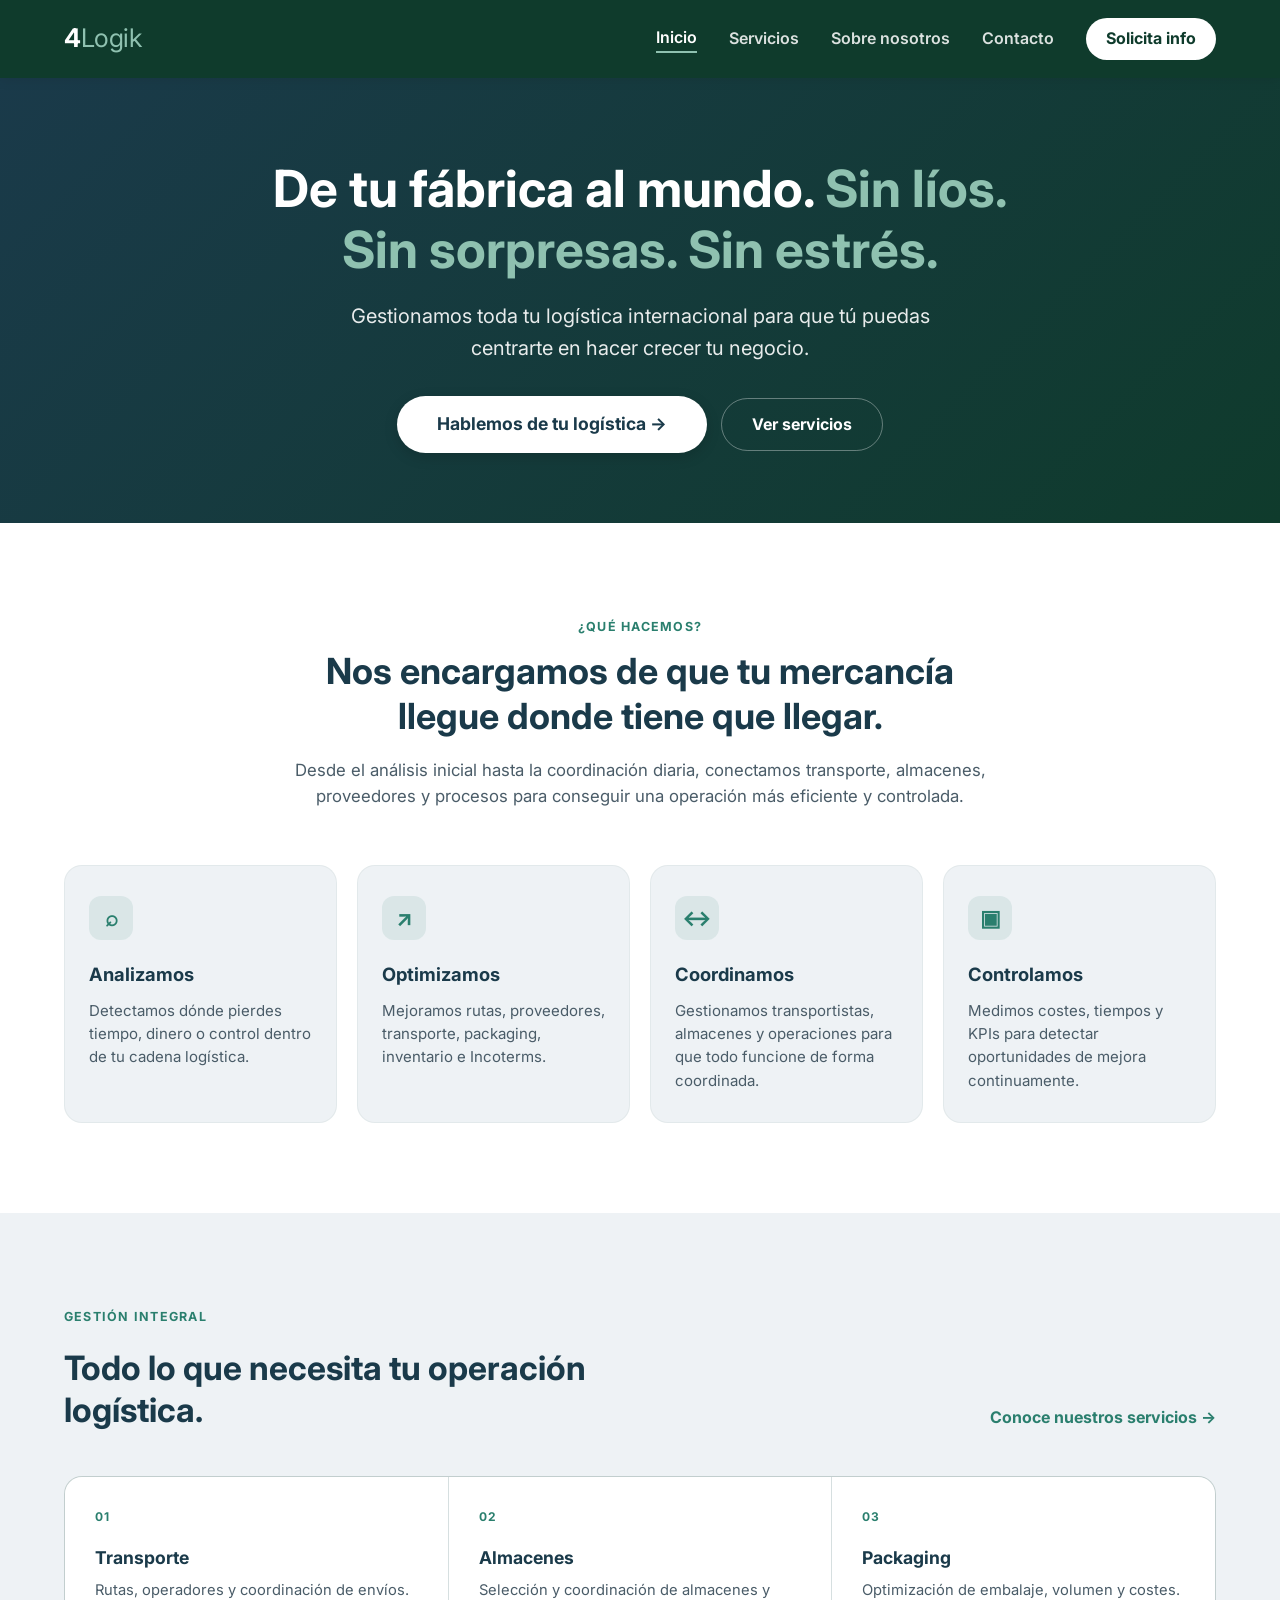
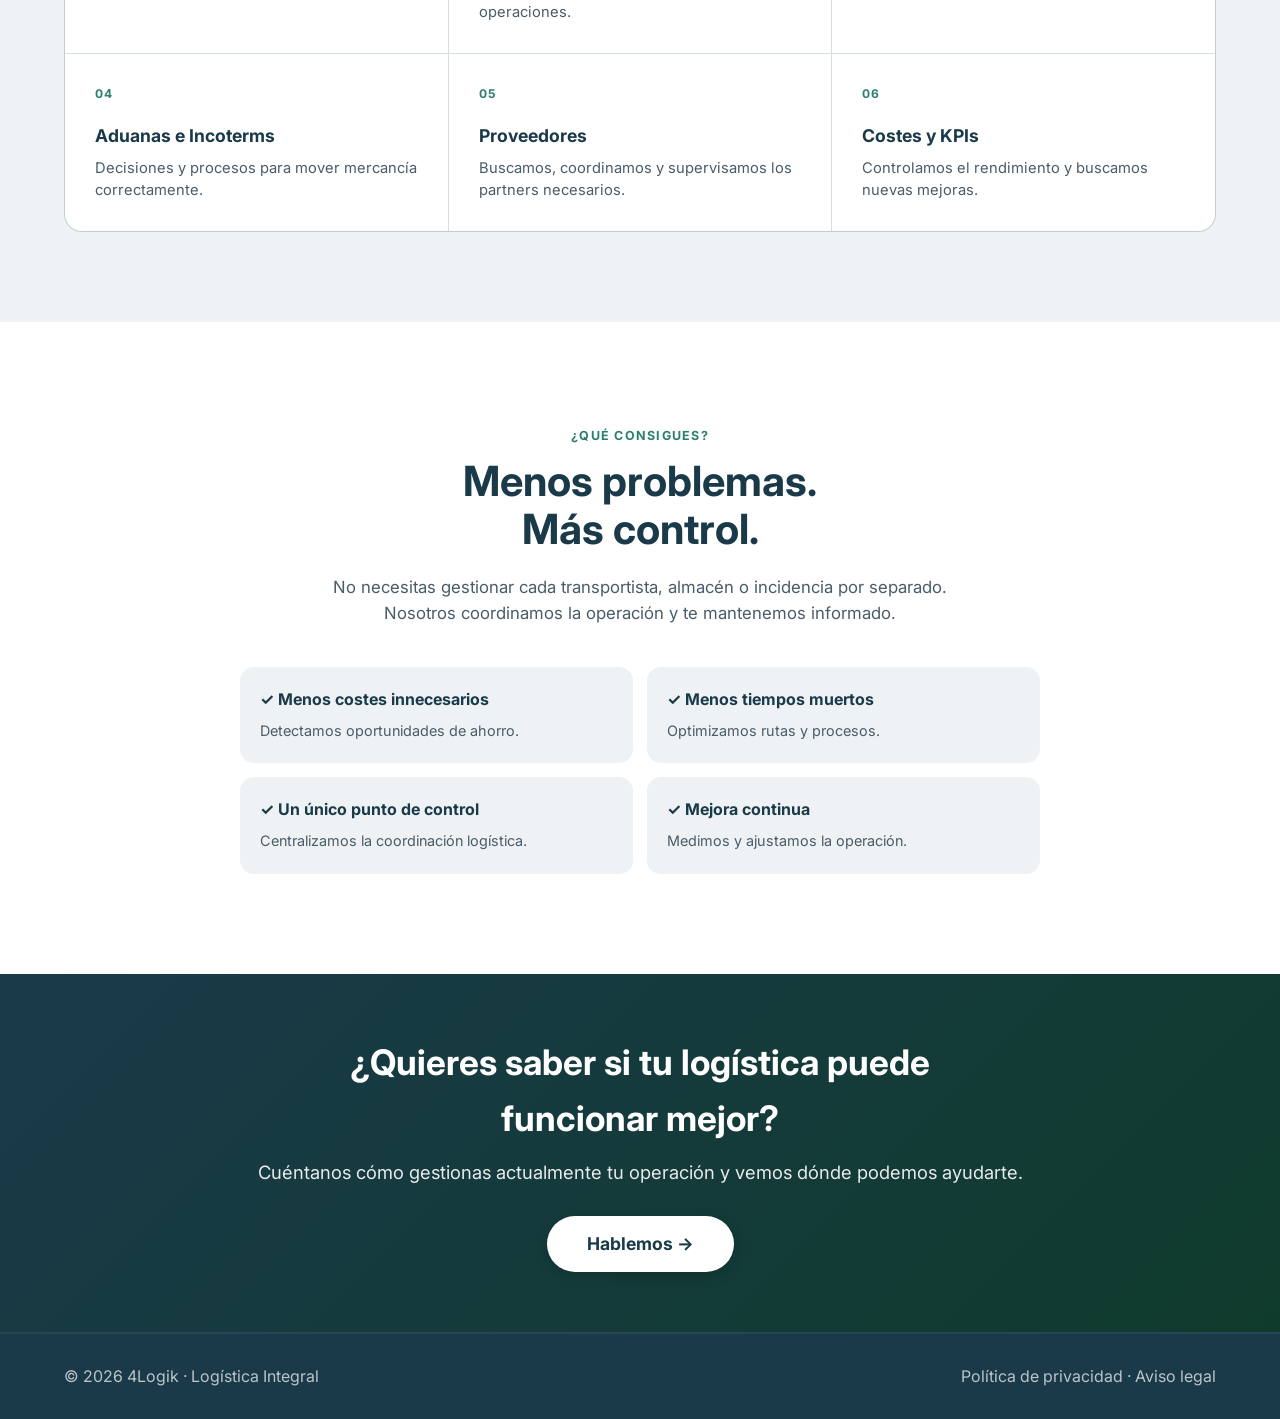
==== commit e964d70e: "Página de inicio optimizada" ====
--- a/index.html
+++ b/index.html
@@ -3,84 +3,288 @@
 <head>
     <meta charset="UTF-8" />
     <meta name="viewport" content="width=device-width, initial-scale=1.0" />
+
     <title>4Logik - Logística Integral | Inicio</title>
-    <meta name="description" content="Gestionamos tu logística internacional completa. Packaging, transportes, aduanas e Incoterms. Ahorra costes y simplifica tus exportaciones." />
+
+    <meta name="description" content="4Logik gestiona y optimiza tu logística internacional: transporte, almacenes, packaging, aduanas, Incoterms, proveedores y control de costes." />
+
     <link href="https://fonts.googleapis.com/css2?family=Inter:opsz,wght@14..32,400;14..32,600;14..32,700&display=swap" rel="stylesheet" />
     <link rel="stylesheet" href="css/style.css" />
 </head>
+
 <body>
 
-    <header>
-        <div class="container">
-            <div class="logo">4Log<span>ik</span></div>
-            <nav>
-                <a href="index.html" class="active">Inicio</a>
-                <a href="servicios.html">Servicios</a>
-                <a href="about.html">Sobre nosotros</a>
-                <a href="contact.html">Contacto</a>
-                <a href="contact.html" class="btn-cta-header">Solicita info</a>
-            </nav>
-            <button class="menu-toggle" aria-label="Abrir menú">
-                <span></span><span></span><span></span>
-            </button>
-        </div>
-    </header>
-
-    <section class="hero">
-        <div class="container">
-            <h1>De tu fábrica al mundo. <span>Sin líos. Sin sorpresas. Sin estrés.</span></h1>
-            <p>Gestionamos toda tu logística internacional mientras tú te dedicas a vender. Packaging, transportes, aduanas e Incoterms, todo en un solo lugar.</p>
-            <a href="contact.html" class="btn-hero">➜ Quiero simplificar mi logística</a>
-        </div>
-    </section>
-
-    <section class="home-resumen">
-        <div class="container">
-            <h2>¿Qué hacemos?</h2>
-            <div class="grid-resumen">
-                <div class="icon-wrapper">
-                    <div class="icon-caja">
-                        <div class="caja-tapa"></div>
-                        <div class="caja-cuerpo"></div>
-                        <div class="caja-sombra"></div>
-                    </div>
-                    <h3>Packaging inteligente</h3>
-                    <p>Optimizamos cada caja para reducir volumen, peso y costes de flete.</p>
-                </div>
-                <div class="icon-wrapper">
-                    <div class="icon-barco">
-                        <svg viewBox="0 0 64 64" fill="none" xmlns="http://www.w3.org/2000/svg">
-                            <path d="M6 44 L12 24 L52 24 L58 44 L6 44Z" class="barco-casco" stroke="var(--verde-oscuro)" stroke-width="3" fill="var(--verde-oscuro)"/>
-                            <rect x="18" y="18" width="28" height="6" rx="2" class="barco-cubierta" fill="var(--azul-profundo)"/>
-                        </svg>
-                    </div>
-                    <h3>Gestión de transporte</h3>
-                    <p>Seleccionamos la mejor ruta y transportista para cada operación.</p>
-                </div>
-                <div class="icon-wrapper">
-                    <div class="icon-grafica">
-                        <div class="grafica-barra barra-1"></div>
-                        <div class="grafica-barra barra-2"></div>
-                        <div class="grafica-barra barra-3"></div>
-                        <div class="grafica-linea"></div>
-                    </div>
-                    <h3>Seguimiento 360°</h3>
-                    <p>Dashboard en tiempo real con el estado de cada envío y alertas.</p>
-                </div>
-            </div>
-        </div>
-    </section>
-
-    <footer>
-        <div class="container">
-            <span>© 2026 4Logik · Logística Integral</span>
-            <span>
-                <a href="#">Política de privacidad</a> · 
-                <a href="#">Aviso legal</a>
-            </span>
-        </div>
-    </footer>
-
-    <script src="js/main.js"></script>
+<header>
+    <div class="container">
+        <div class="logo">4<span>Logik</span></div>
+
+        <nav>
+            <a href="index.html" class="active">Inicio</a>
+            <a href="servicios.html">Servicios</a>
+            <a href="about.html">Sobre nosotros</a>
+            <a href="contact.html">Contacto</a>
+            <a href="contact.html" class="btn-cta-header">Solicita info</a>
+        </nav>
+
+        <button class="menu-toggle" aria-label="Abrir menú">
+            <span></span>
+            <span></span>
+            <span></span>
+        </button>
+    </div>
+</header>
+
+
+<!-- HERO -->
+<section class="hero">
+    <div class="container">
+        <h1>
+            De tu fábrica al mundo. <span>Sin líos. Sin sorpresas. Sin estrés.</span>
+        </h1>
+
+        <p>
+            Gestionamos toda tu logística internacional
+            para que tú puedas centrarte en hacer crecer tu negocio.
+        </p>
+
+        <div class="hero-buttons">
+            <a href="contact.html" class="btn-hero">
+                Hablemos de tu logística →
+            </a>
+
+            <a href="servicios.html" class="btn-hero-secondary">
+                Ver servicios
+            </a>
+        </div>
+
+    </div>
+</section>
+
+
+<!-- PROPUESTA DE VALOR -->
+<section class="home-propuesta">
+    <div class="container">
+
+        <div class="section-intro">
+            <span class="eyebrow">¿QUÉ HACEMOS?</span>
+
+            <h2>
+                Nos encargamos de que tu mercancía
+                llegue donde tiene que llegar.
+            </h2>
+
+            <p>
+                Desde el análisis inicial hasta la coordinación diaria,
+                conectamos transporte, almacenes, proveedores y procesos
+                para conseguir una operación más eficiente y controlada.
+            </p>
+        </div>
+
+
+        <div class="grid-propuesta">
+
+            <div class="card-propuesta">
+                <div class="propuesta-icon">⌕</div>
+
+                <h3>Analizamos</h3>
+
+                <p>
+                    Detectamos dónde pierdes tiempo, dinero o control
+                    dentro de tu cadena logística.
+                </p>
+            </div>
+
+
+            <div class="card-propuesta">
+                <div class="propuesta-icon">↗</div>
+
+                <h3>Optimizamos</h3>
+
+                <p>
+                    Mejoramos rutas, proveedores, transporte, packaging,
+                    inventario e Incoterms.
+                </p>
+            </div>
+
+
+            <div class="card-propuesta">
+                <div class="propuesta-icon">↔</div>
+
+                <h3>Coordinamos</h3>
+
+                <p>
+                    Gestionamos transportistas, almacenes y operaciones
+                    para que todo funcione de forma coordinada.
+                </p>
+            </div>
+
+
+            <div class="card-propuesta">
+                <div class="propuesta-icon">▣</div>
+
+                <h3>Controlamos</h3>
+
+                <p>
+                    Medimos costes, tiempos y KPIs para detectar
+                    oportunidades de mejora continuamente.
+                </p>
+            </div>
+
+        </div>
+
+    </div>
+</section>
+
+
+<!-- ÁREAS -->
+<section class="home-areas">
+
+    <div class="container">
+
+        <div class="areas-heading">
+            <div>
+                <span class="eyebrow">GESTIÓN INTEGRAL</span>
+
+                <h2>
+                    Todo lo que necesita tu operación logística.
+                </h2>
+            </div>
+
+            <a href="servicios.html" class="link-servicios">
+                Conoce nuestros servicios →
+            </a>
+        </div>
+
+
+        <div class="areas-grid">
+
+            <div class="area-item">
+                <span>01</span>
+                <h3>Transporte</h3>
+                <p>Rutas, operadores y coordinación de envíos.</p>
+            </div>
+
+            <div class="area-item">
+                <span>02</span>
+                <h3>Almacenes</h3>
+                <p>Selección y coordinación de almacenes y operaciones.</p>
+            </div>
+
+            <div class="area-item">
+                <span>03</span>
+                <h3>Packaging</h3>
+                <p>Optimización de embalaje, volumen y costes.</p>
+            </div>
+
+            <div class="area-item">
+                <span>04</span>
+                <h3>Aduanas e Incoterms</h3>
+                <p>Decisiones y procesos para mover mercancía correctamente.</p>
+            </div>
+
+            <div class="area-item">
+                <span>05</span>
+                <h3>Proveedores</h3>
+                <p>Buscamos, coordinamos y supervisamos los partners necesarios.</p>
+            </div>
+
+            <div class="area-item">
+                <span>06</span>
+                <h3>Costes y KPIs</h3>
+                <p>Controlamos el rendimiento y buscamos nuevas mejoras.</p>
+            </div>
+
+        </div>
+
+    </div>
+
+</section>
+
+
+<!-- BENEFICIO -->
+<section class="home-beneficio">
+
+    <div class="container">
+
+        <div class="beneficio-content">
+
+            <span class="eyebrow">¿QUÉ CONSIGUES?</span>
+
+            <h2>
+                Menos problemas.<br>
+                Más control.
+            </h2>
+
+            <p>
+                No necesitas gestionar cada transportista, almacén o
+                incidencia por separado. Nosotros coordinamos la operación
+                y te mantenemos informado.
+            </p>
+
+            <div class="beneficios-list">
+
+                <div>
+                    <strong>✓ Menos costes innecesarios</strong>
+                    <span>Detectamos oportunidades de ahorro.</span>
+                </div>
+
+                <div>
+                    <strong>✓ Menos tiempos muertos</strong>
+                    <span>Optimizamos rutas y procesos.</span>
+                </div>
+
+                <div>
+                    <strong>✓ Un único punto de control</strong>
+                    <span>Centralizamos la coordinación logística.</span>
+                </div>
+
+                <div>
+                    <strong>✓ Mejora continua</strong>
+                    <span>Medimos y ajustamos la operación.</span>
+                </div>
+
+            </div>
+
+        </div>
+
+    </div>
+
+</section>
+
+
+<!-- CTA -->
+<section class="cta-final">
+
+    <div class="container">
+
+        <h2>¿Quieres saber si tu logística puede funcionar mejor?</h2>
+
+        <p>
+            Cuéntanos cómo gestionas actualmente tu operación
+            y vemos dónde podemos ayudarte.
+        </p>
+
+        <a href="contact.html" class="btn-hero">
+            Hablemos →
+        </a>
+
+    </div>
+
+</section>
+
+
+<footer>
+    <div class="container">
+        <span>© 2026 4Logik · Logística Integral</span>
+
+        <span>
+            <a href="#">Política de privacidad</a> ·
+            <a href="#">Aviso legal</a>
+        </span>
+    </div>
+</footer>
+
+<script src="js/main.js"></script>
+
 </body>
 </html>
--- a/css/style.css
+++ b/css/style.css
@@ -205,6 +205,296 @@
     opacity: 0.9;
     max-width: 650px;
     margin: 0 auto;
+}
+
+/* HERO INICIO */
+.hero-buttons {
+    display: flex;
+    justify-content: center;
+    align-items: center;
+    gap: 14px;
+    flex-wrap: wrap;
+}
+
+.btn-hero-secondary {
+    display: inline-block;
+    padding: 13px 30px;
+    border-radius: 50px;
+    border: 1px solid rgba(255,255,255,0.35);
+    color: var(--blanco);
+    text-decoration: none;
+    font-weight: 700;
+    transition: all 0.2s ease;
+}
+
+.btn-hero-secondary:hover {
+    background: rgba(255,255,255,0.1);
+    border-color: rgba(255,255,255,0.6);
+}
+
+
+/* INTRODUCCIÓN */
+
+.home-propuesta {
+    padding: 90px 0;
+    background: var(--blanco);
+}
+
+.section-intro {
+    max-width: 720px;
+    margin: 0 auto 55px;
+    text-align: center;
+}
+
+.section-intro h2 {
+    font-size: 2.25rem;
+    line-height: 1.25;
+    color: var(--azul-profundo);
+    margin-bottom: 18px;
+}
+
+.section-intro p {
+    color: var(--texto-claro);
+    font-size: 1.05rem;
+}
+
+
+/* CARDS */
+
+.grid-propuesta {
+    display: grid;
+    grid-template-columns: repeat(4, 1fr);
+    gap: 20px;
+}
+
+.card-propuesta {
+    padding: 30px 24px;
+    background: var(--gris-claro);
+    border-radius: 18px;
+    border: 1px solid rgba(15, 59, 44, 0.05);
+    transition: transform 0.25s ease, box-shadow 0.25s ease;
+}
+
+.card-propuesta:hover {
+    transform: translateY(-5px);
+    box-shadow: 0 12px 30px rgba(15, 59, 44, 0.08);
+}
+
+.propuesta-icon {
+    width: 44px;
+    height: 44px;
+    display: flex;
+    align-items: center;
+    justify-content: center;
+    margin-bottom: 20px;
+    border-radius: 12px;
+    background: var(--acento-tinte);
+    color: var(--acento);
+    font-size: 1.4rem;
+    font-weight: 700;
+}
+
+.card-propuesta h3 {
+    color: var(--azul-profundo);
+    margin-bottom: 9px;
+    font-size: 1.15rem;
+}
+
+.card-propuesta p {
+    color: var(--texto-claro);
+    font-size: 0.94rem;
+    line-height: 1.55;
+}
+
+
+/* ÁREAS */
+
+.home-areas {
+    padding: 90px 0;
+    background: var(--gris-claro);
+}
+
+.areas-heading {
+    display: flex;
+    justify-content: space-between;
+    align-items: end;
+    gap: 30px;
+    margin-bottom: 45px;
+}
+
+.areas-heading h2 {
+    max-width: 620px;
+    color: var(--azul-profundo);
+    font-size: 2.1rem;
+    line-height: 1.25;
+    margin-top: 8px;
+}
+
+.link-servicios {
+    color: var(--acento);
+    text-decoration: none;
+    font-weight: 700;
+    white-space: nowrap;
+}
+
+.link-servicios:hover {
+    text-decoration: underline;
+}
+
+.areas-grid {
+    display: grid;
+    grid-template-columns: repeat(3, 1fr);
+    gap: 1px;
+    background: var(--borde-suave);
+    border: 1px solid var(--borde-suave);
+    border-radius: 18px;
+    overflow: hidden;
+}
+
+.area-item {
+    padding: 30px;
+    background: var(--blanco);
+}
+
+.area-item span {
+    display: block;
+    color: var(--acento);
+    font-size: 0.75rem;
+    font-weight: 700;
+    letter-spacing: 0.08em;
+    margin-bottom: 18px;
+}
+
+.area-item h3 {
+    color: var(--azul-profundo);
+    font-size: 1.1rem;
+    margin-bottom: 7px;
+}
+
+.area-item p {
+    color: var(--texto-claro);
+    font-size: 0.92rem;
+    line-height: 1.5;
+}
+
+
+/* BENEFICIO */
+
+.home-beneficio {
+    padding: 100px 0;
+    background: var(--blanco);
+}
+
+.beneficio-content {
+    max-width: 800px;
+    margin: 0 auto;
+    text-align: center;
+}
+
+.beneficio-content h2 {
+    color: var(--azul-profundo);
+    font-size: 2.6rem;
+    line-height: 1.15;
+    margin-bottom: 20px;
+}
+
+.beneficio-content > p {
+    max-width: 650px;
+    margin: 0 auto 40px;
+    color: var(--texto-claro);
+    font-size: 1.05rem;
+}
+
+.beneficios-list {
+    display: grid;
+    grid-template-columns: 1fr 1fr;
+    gap: 14px;
+    text-align: left;
+}
+
+.beneficios-list > div {
+    padding: 20px;
+    background: var(--gris-claro);
+    border-radius: 14px;
+}
+
+.beneficios-list strong {
+    display: block;
+    color: var(--azul-profundo);
+    margin-bottom: 5px;
+}
+
+.beneficios-list span {
+    color: var(--texto-claro);
+    font-size: 0.9rem;
+}
+
+
+/* CTA */
+
+.cta-final {
+    padding: 80px 0;
+}
+
+.cta-final h2 {
+    max-width: 700px;
+    margin: 0 auto 15px;
+}
+
+
+/* RESPONSIVE */
+
+@media (max-width: 900px) {
+    .grid-propuesta {
+        grid-template-columns: 1fr 1fr;
+    }
+    .areas-grid {
+        grid-template-columns: 1fr 1fr;
+    }
+}
+
+@media (max-width: 768px) {
+    .hero {
+        padding: 65px 0 60px;
+    }
+    .hero h1 {
+        font-size: 2.4rem;
+    }
+    .section-intro h2,
+    .areas-heading h2 {
+        font-size: 1.9rem;
+    }
+    .areas-heading {
+        display: block;
+    }
+    .link-servicios {
+        display: inline-block;
+        margin-top: 18px;
+    }
+    .beneficio-content h2 {
+        font-size: 2.2rem;
+    }
+}
+
+@media (max-width: 600px) {
+    .grid-propuesta,
+    .areas-grid,
+    .beneficios-list {
+        grid-template-columns: 1fr;
+    }
+    .home-propuesta,
+    .home-areas,
+    .home-beneficio {
+        padding: 65px 0;
+    }
+    .hero-buttons {
+        flex-direction: column;
+    }
+    .hero-buttons a {
+        width: 100%;
+        max-width: 300px;
+        text-align: center;
+    }
 }
 
 /* ===== SERVICIOS ===== */
@@ -1311,4 +1601,5 @@
 @keyframes punto-brilla {
     0%, 100% { opacity: 0.4; transform: scale(1); }
     50% { opacity: 1; transform: scale(1.3); }
-}+}
+
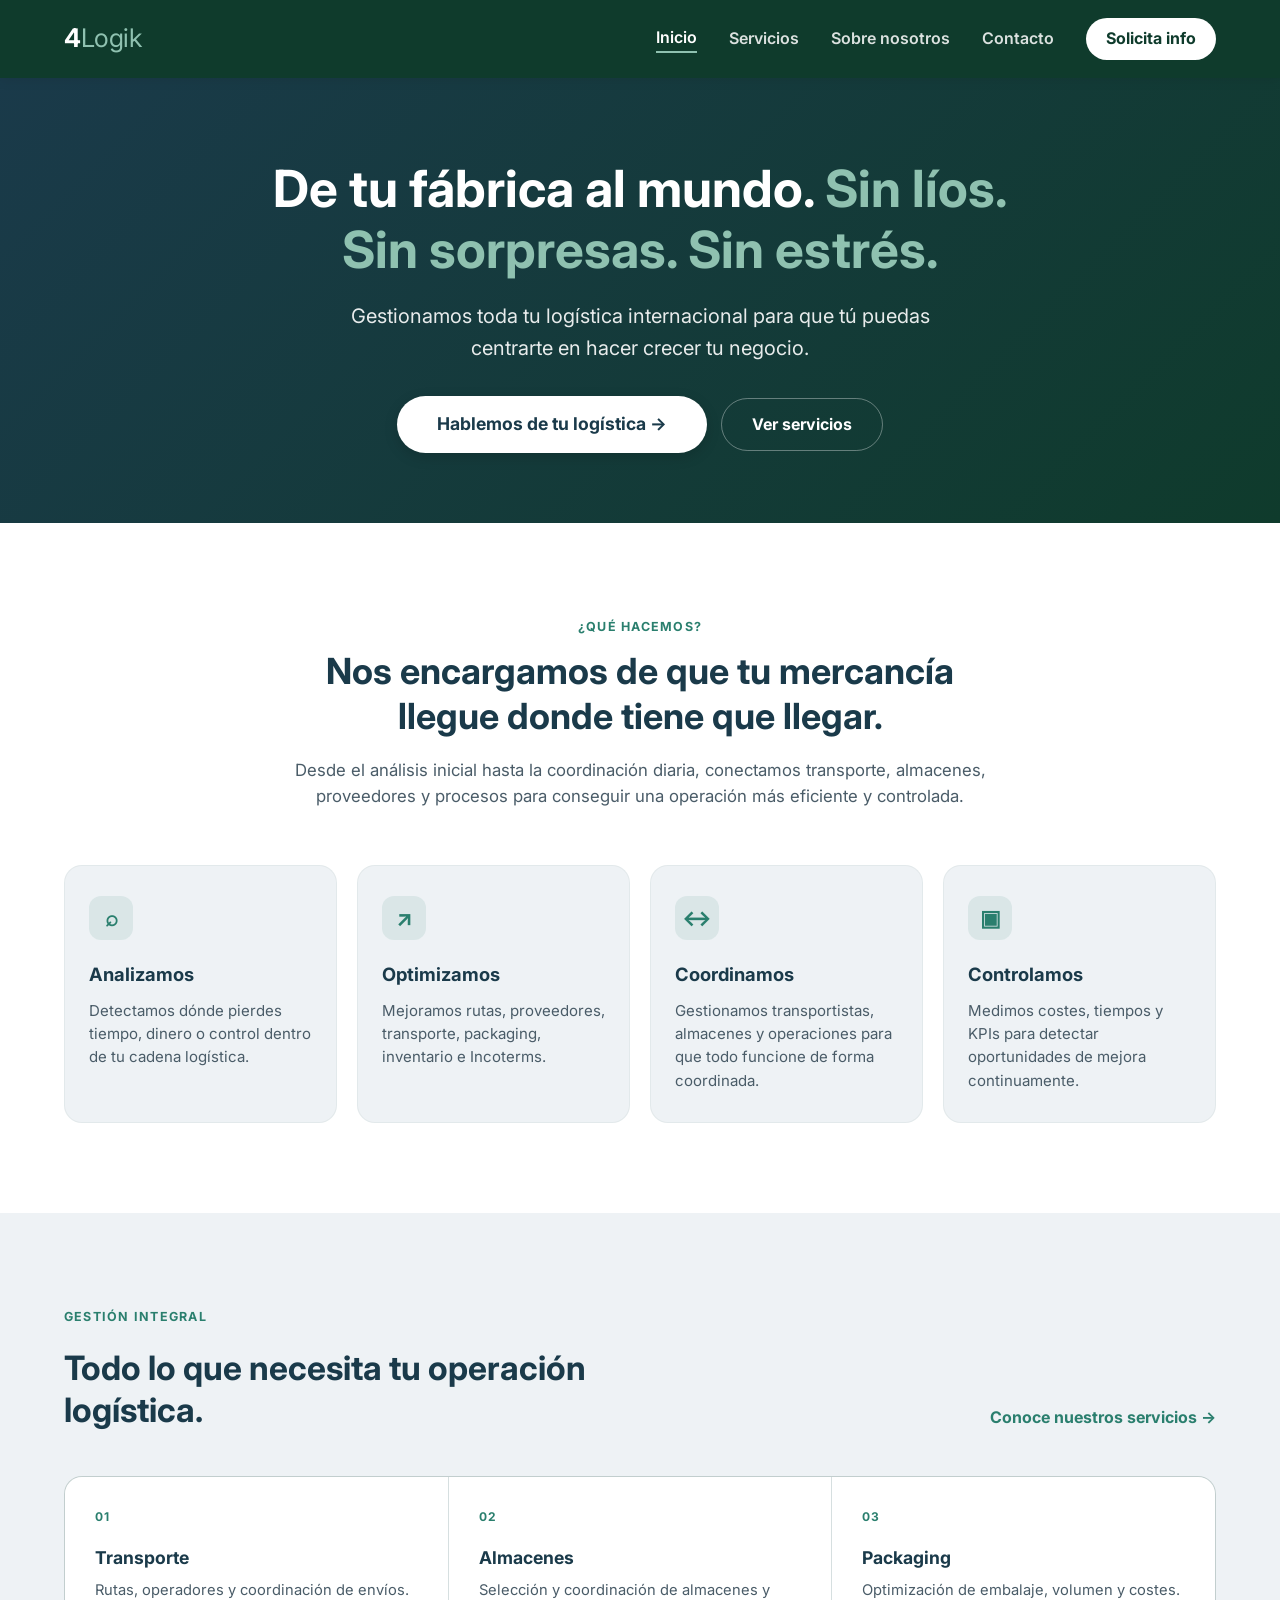
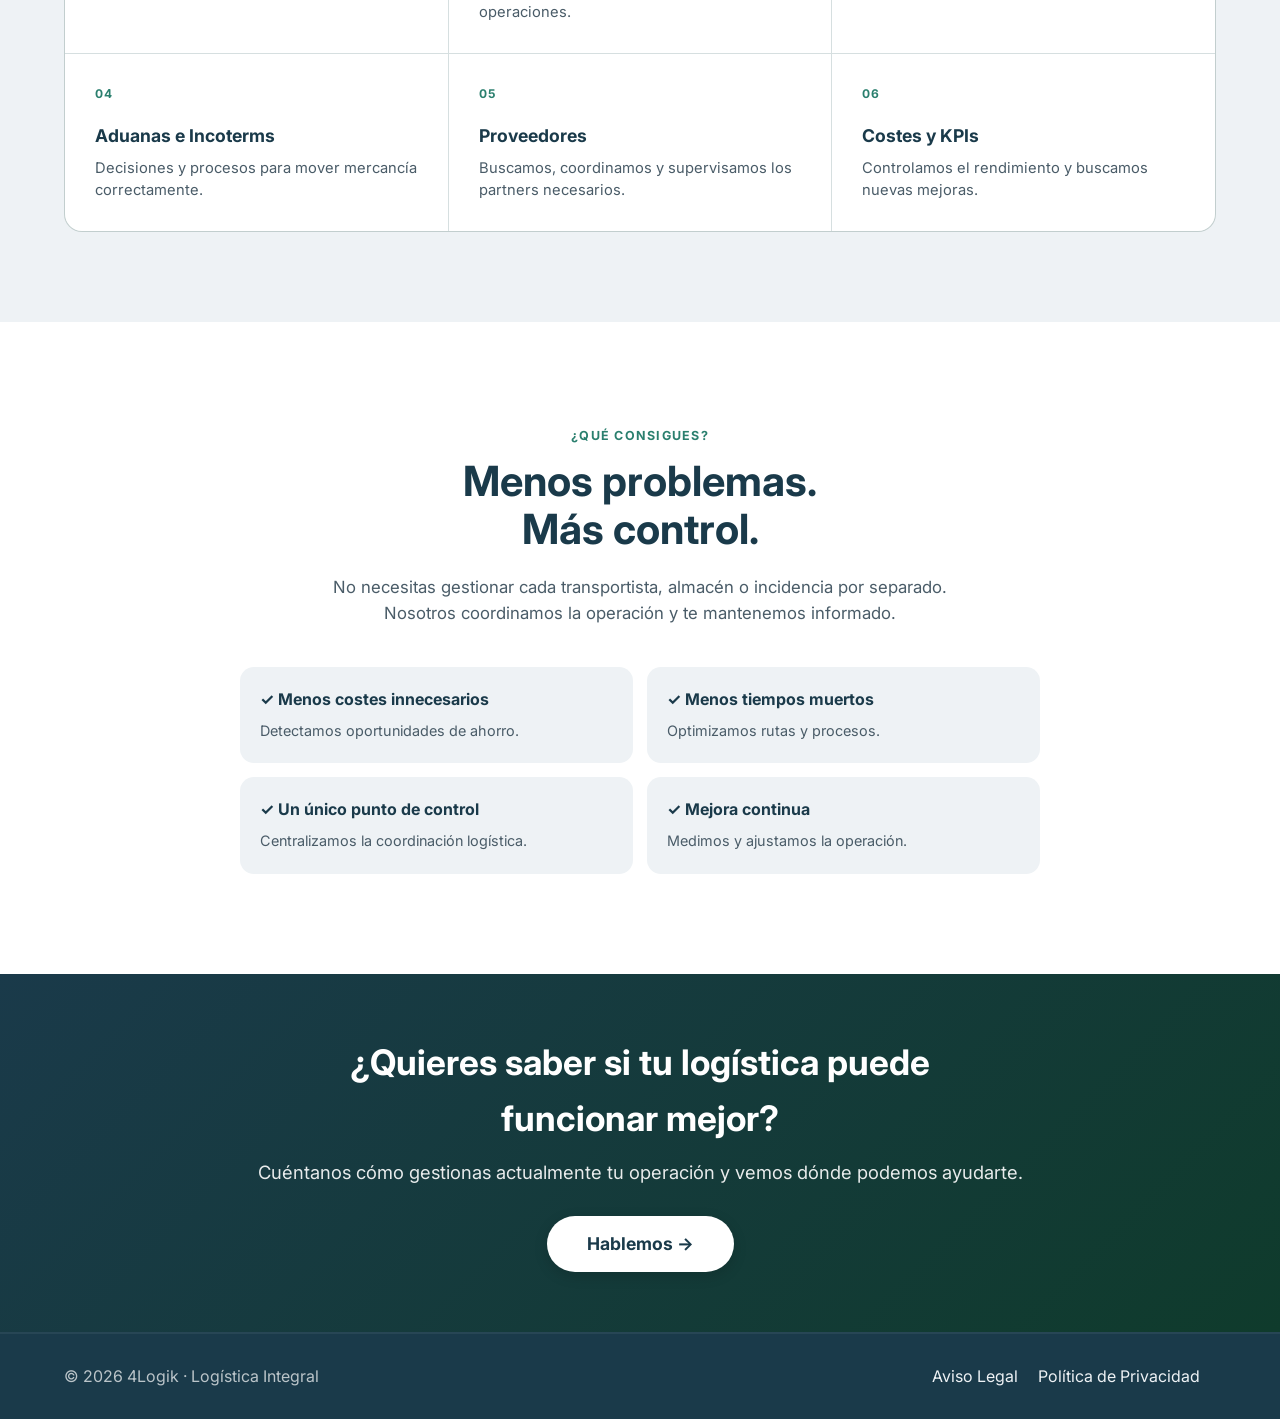
==== commit 4a204b1e: "Políticas (faltan datos) y link para agendar" ====
--- a/index.html
+++ b/index.html
@@ -278,8 +278,96 @@
         <span>© 2026 4Logik · Logística Integral</span>
 
         <span>
-            <a href="#">Política de privacidad</a> ·
-            <a href="#">Aviso legal</a>
+            <a href="#" onclick="abrirModalLegal('aviso'); return false;" class="cogton-legal-link">Aviso Legal</a>
+            <a href="#" onclick="abrirModalLegal('privacidad'); return false;" class="cogton-legal-link">Política de Privacidad</a>
+
+            <!-- Modal -->
+            <div id="cogton-modal-legal" class="cogton-modal-overlay" onclick="cerrarModalLegalOverlay(event)">
+                <div class="cogton-modal-content">
+                    <button class="cogton-modal-close" onclick="cerrarModalLegal()">&times;</button>
+            
+                <div class="cogton-modal-tabs">
+                    <button id="tab-aviso" class="cogton-modal-tab active" onclick="cambiarTab('aviso')">Aviso Legal</button>
+                    <button id="tab-privacidad" class="cogton-modal-tab" onclick="cambiarTab('privacidad')">Política de Privacidad</button>
+                </div>
+            
+                <div id="contenido-aviso" class="cogton-modal-body">
+                    <h2>Aviso Legal</h2>
+                    <h3>1. Datos del titular</h3>
+                    <p>
+                        En cumplimiento de la Ley 34/2002, de Servicios de la Sociedad de la Información y de Comercio Electrónico (LSSI), se informa de los siguientes datos:
+                    </p>
+                    <ul>
+                        <li><strong>Titular:</strong> [NOMBRE DE LA EMPRESA]</li>
+                        <li><strong>NIF/CIF:</strong> [NIF/CIF]</li>
+                        <li><strong>Domicilio:</strong> [DIRECCIÓN COMPLETA]</li>
+                        <li><strong>Email de contacto:</strong> [EMAIL]</li>
+                        <li><strong>Teléfono:</strong> [TELÉFONO]</li>
+                        <li><strong>Inscripción registral:</strong> [DATOS REGISTRO MERCANTIL, si aplica]</li>
+                    </ul>
+                    <h3>2. Objeto</h3>
+                    <p>
+                        El presente sitio web (en adelante, "el Sitio") tiene como finalidad ofrecer información sobre los servicios logísticos de [NOMBRE DE LA EMPRESA], así como facilitar el contacto con potenciales clientes.
+                    </p>
+                    <h3>3. Condiciones de uso</h3>
+                    <p>
+                        El acceso y uso de este Sitio implica la aceptación de las condiciones aquí establecidas. El usuario se compromete a hacer un uso adecuado del Sitio, absteniéndose de utilizarlo con fines ilícitos o que puedan dañar a terceros.
+                    </p>
+                    <h3>4. Propiedad intelectual</h3>
+                    <p>
+                        Todos los contenidos del Sitio (textos, imágenes, logotipos, diseño, código fuente) son propiedad de [NOMBRE DE LA EMPRESA] o de terceros que han autorizado su uso, y están protegidos por la normativa de propiedad intelectual. Queda prohibida su reproducción, distribución o modificación sin autorización previa.
+                    </p>
+                    <h3>5. Exclusión de responsabilidad</h3>
+                    <p>
+                        [NOMBRE DE LA EMPRESA] no se responsabiliza de los daños derivados de fallos técnicos, interrupciones del servicio, o del uso indebido del Sitio por parte del usuario.
+                    </p>
+                    <h3>6. Legislación aplicable</h3>
+                    <p>
+                        Las presentes condiciones se rigen por la legislación española. Para cualquier controversia, las partes se someten a los juzgados y tribunales de [CIUDAD/PROVINCIA], salvo que la normativa de consumidores establezca otro fuero.
+                    </p>
+                </div>
+            
+                <div id="contenido-privacidad" class="cogton-modal-body" style="display:none;">
+                    <h2>Política de Privacidad</h2>
+                    <h3>1. Responsable del tratamiento</h3>
+                    <ul>
+                        <li><strong>Responsable:</strong> [NOMBRE DE LA EMPRESA]</li>
+                        <li><strong>NIF/CIF:</strong> [NIF/CIF]</li>
+                        <li><strong>Dirección:</strong> [DIRECCIÓN COMPLETA]</li>
+                        <li><strong>Email de contacto:</strong> [EMAIL]</li>
+                    </ul>
+                    <h3>2. Finalidad del tratamiento</h3>
+                    <p>
+                        Los datos personales que nos facilites a través de formularios de contacto, agendar llamadas, o cualquier otro medio del Sitio, serán tratados con las siguientes finalidades:
+                    </p>
+                    <ul>
+                        <li>Gestionar tu solicitud de información o llamada comercial.</li>
+                        <li>Enviarte comunicaciones relacionadas con nuestros servicios (si nos autorizas).</li>
+                        <li>Cumplir con obligaciones legales.</li>
+                    </ul>
+                    <h3>3. Legitimación</h3>
+                    <p>
+                        El tratamiento de tus datos se basa en tu consentimiento, otorgado al rellenar los formularios del Sitio o al solicitar información/servicios.
+                    </p>
+                    <h3>4. Conservación de los datos</h3>
+                    <p>
+                        Tus datos se conservarán mientras exista una relación comercial o interés mutuo, y posteriormente durante los plazos legalmente exigidos para atender posibles responsabilidades.
+                    </p>
+                    <h3>5. Destinatarios</h3>
+                    <p>
+                        No se cederán datos a terceros, salvo obligación legal o cuando sea necesario para prestar el servicio (por ejemplo, herramientas de agenda como Google Calendar, en cuyo caso dicho proveedor actúa como encargado del tratamiento).
+                    </p>
+                    <h3>6. Derechos del usuario</h3>
+                    <p>
+                        Puedes ejercer tus derechos de acceso, rectificación, supresión, oposición, limitación y portabilidad de tus datos, enviando un email a <strong>[EMAIL]</strong>, adjuntando copia de un documento que acredite tu identidad.
+                    </p>
+                    <h3>7. Cookies</h3>
+                    <p>
+                        Este Sitio [utiliza / no utiliza] cookies propias y/o de terceros para [finalidad, ej. análisis de tráfico]. Puedes consultar más información en nuestra Política de Cookies [enlace, si existe].
+                    </p>
+                </div>
+              </div>
+            </div>
         </span>
     </div>
 </footer>
--- a/css/style.css
+++ b/css/style.css
@@ -1296,6 +1296,37 @@
     padding: 6px 0;
     color: var(--texto-claro);
 }
+.agenda-llamada {
+    background: var(--acento-tinte);
+    border: 1px solid var(--borde-suave);
+    border-radius: 12px;
+    padding: 20px 24px;
+    margin: 20px 0;
+}
+.agenda-llamada h3 {
+    margin: 0 0 8px;
+    font-size: 16px;
+    color: var(--verde-oscuro);
+}
+.agenda-llamada p {
+    font-size: 14px;
+    color: var(--texto-claro);
+    margin-bottom: 14px;
+}
+.btn-agendar {
+    display: inline-block;
+    background: var(--acento);
+    color: var(--blanco);
+    padding: 10px 18px;
+    border-radius: 8px;
+    font-size: 14px;
+    font-weight: 600;
+    text-decoration: none;
+    transition: background 0.2s;
+}
+.btn-agendar:hover {
+    background: var(--verde-oscuro);
+}
 .ahorro-estimado {
     background: var(--gris-claro);
     padding: 28px 24px;
@@ -1603,3 +1634,104 @@
     50% { opacity: 1; transform: scale(1.3); }
 }
 
+
+.cogton-legal-link {
+    color: var(--gris-claro);
+    font-size: 16px;
+    text-decoration: none;
+    cursor: pointer;
+    margin-right: 16px;
+}
+
+.cogton-legal-link:hover {
+    color: var(--blanco);
+}
+
+.cogton-modal-overlay {
+    display: none;
+    position: fixed;
+    top: 0; left: 0; right: 0; bottom: 0;
+    background: rgba(13, 27, 42, 0.5);
+    z-index: 1000;
+    align-items: center;
+    justify-content: center;
+}
+
+.cogton-modal-overlay.active {
+    display: flex;
+}
+
+.cogton-modal-content {
+    background: #ffffff;
+    border-radius: 14px;
+    max-width: 700px;
+    width: 90%;
+    max-height: 80vh;
+    overflow-y: auto;
+    padding: 30px;
+    position: relative;
+}
+
+.cogton-modal-close {
+    position: absolute;
+    top: 16px;
+    right: 20px;
+    background: none;
+    border: none;
+    font-size: 24px;
+    color: #6b7280;
+    cursor: pointer;
+    line-height: 1;
+}
+
+.cogton-modal-close:hover {
+    color: #0D1B2A;
+}
+
+.cogton-modal-tabs {
+    display: flex;
+    gap: 10px;
+    margin-bottom: 20px;
+    border-bottom: 1px solid #e2e8f0;
+}
+
+.cogton-modal-tab {
+    background: none;
+    border: none;
+    padding: 10px 16px;
+    font-size: 14px;
+    font-weight: 600;
+    color: #6b7280;
+    cursor: pointer;
+    border-bottom: 2px solid transparent;
+}
+
+.cogton-modal-tab.active {
+    color: #1A6FD4;
+    border-bottom: 2px solid #1A6FD4;
+}
+
+.cogton-modal-body h2 {
+    font-size: 20px;
+    color: #0D1B2A;
+    margin-bottom: 16px;
+}
+
+.cogton-modal-body h3 {
+    font-size: 15px;
+    color: #0D1B2A;
+    margin-top: 20px;
+    margin-bottom: 8px;
+}
+
+.cogton-modal-body p,
+.cogton-modal-body li {
+    font-size: 13px;
+    color: #4b5563;
+    line-height: 1.6;
+}
+
+.cogton-modal-body ul {
+    padding-left: 20px;
+    margin-bottom: 10px;
+}
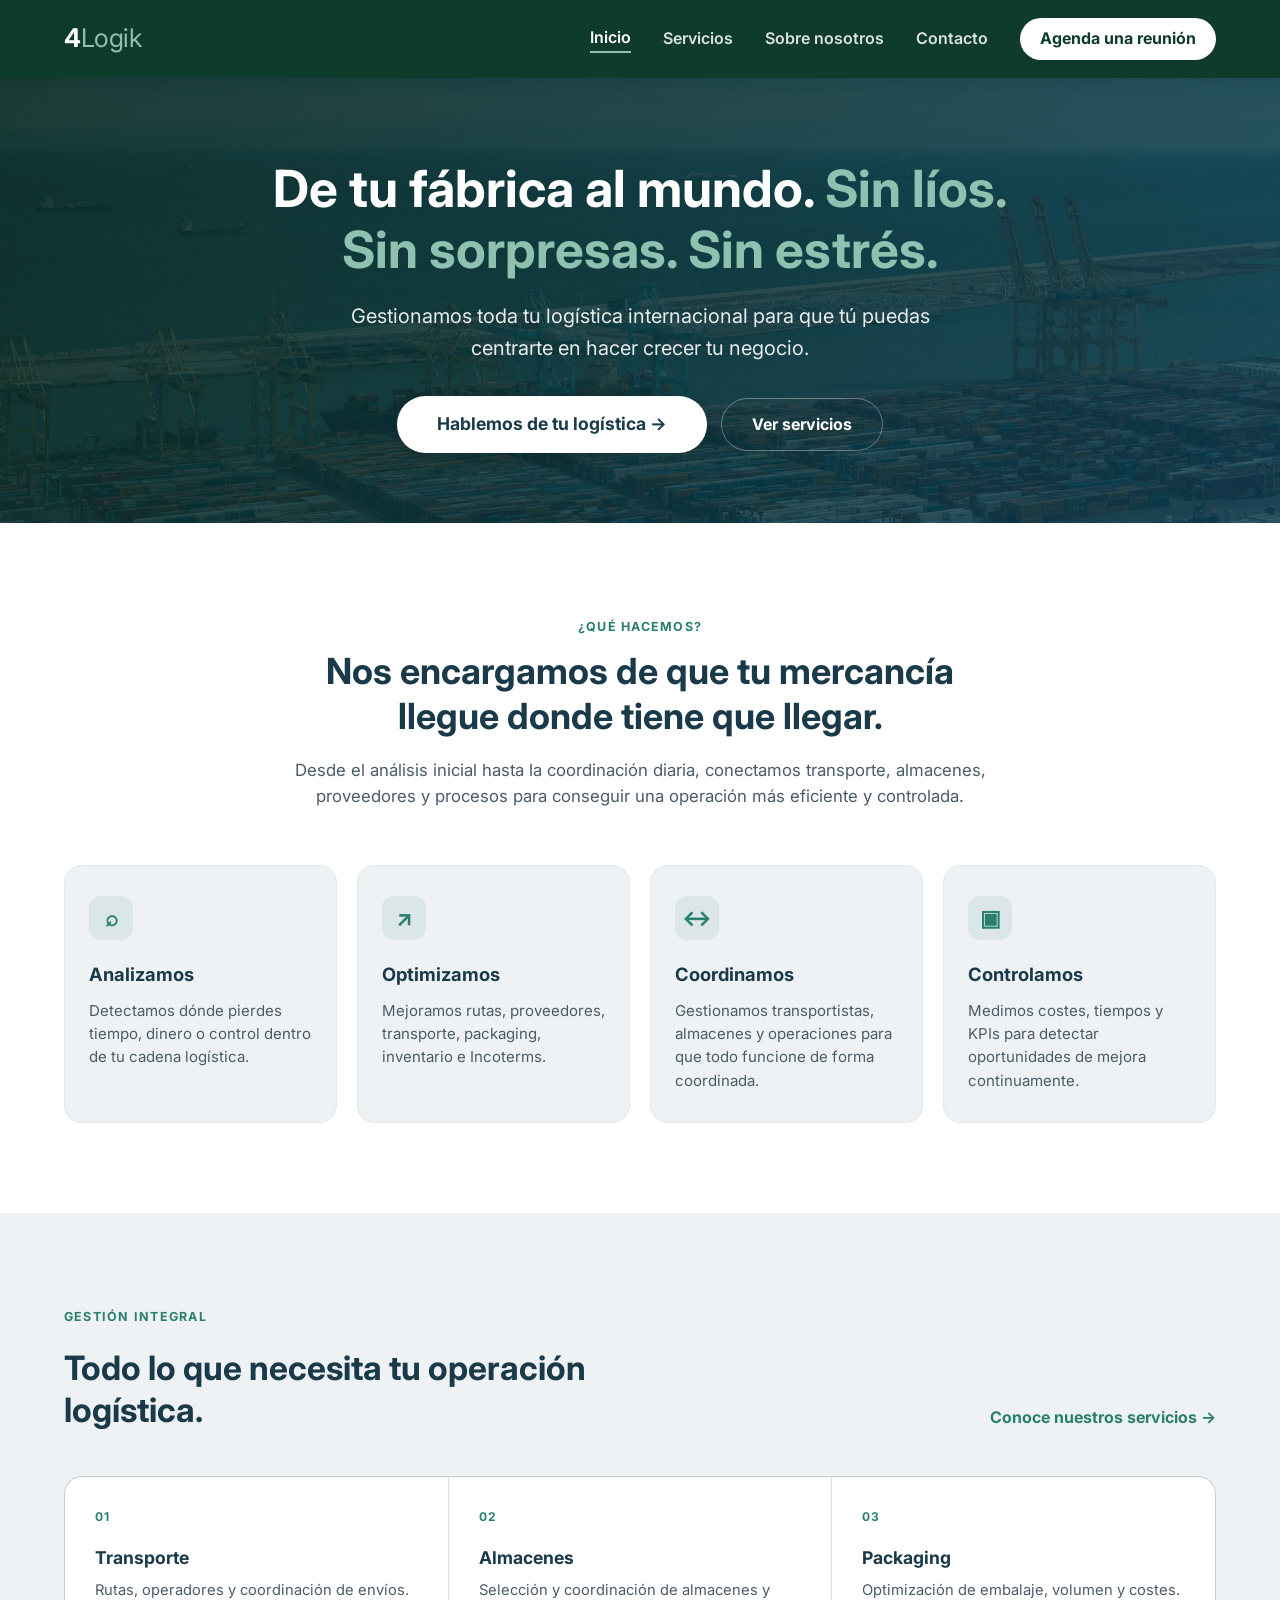
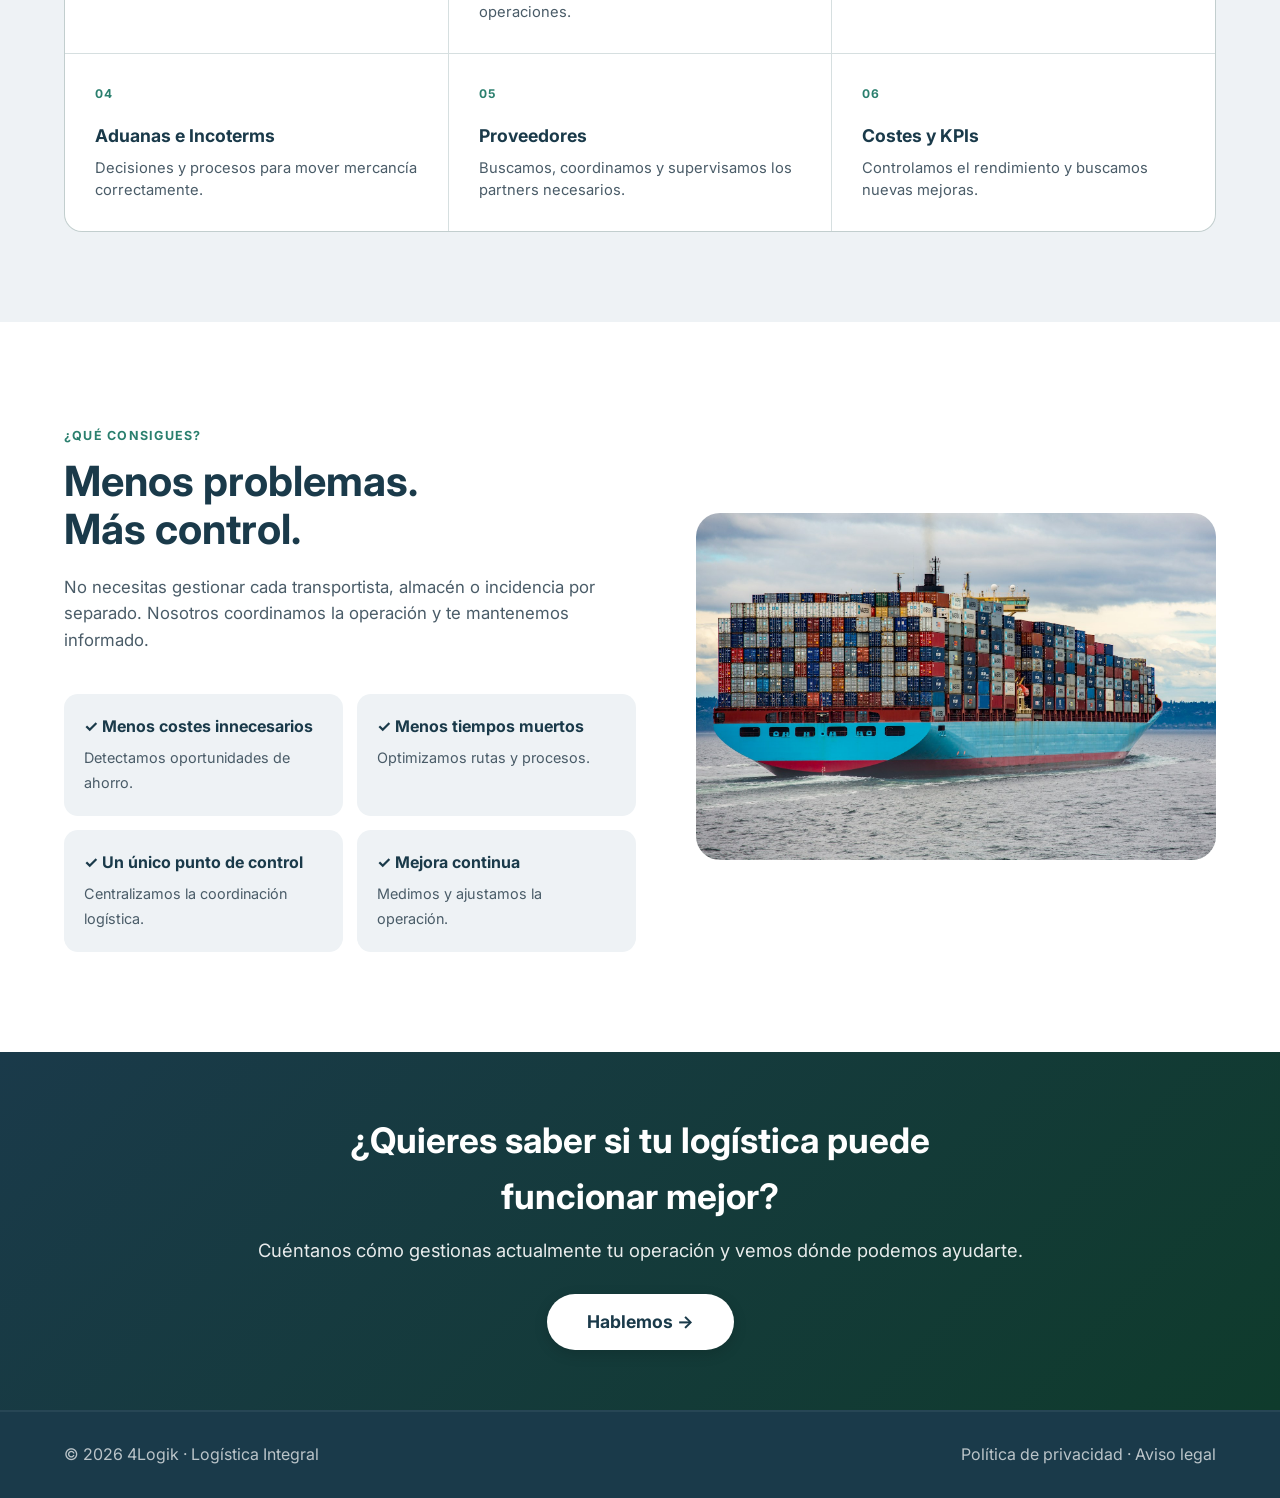
==== commit 3bbc662a: "Añadir imágenes y mejorar la estructura visual del sitio Las páginas eran totalmente textuales, con " ====
--- a/index.html
+++ b/index.html
@@ -23,7 +23,7 @@
             <a href="servicios.html">Servicios</a>
             <a href="about.html">Sobre nosotros</a>
             <a href="contact.html">Contacto</a>
-            <a href="contact.html" class="btn-cta-header">Solicita info</a>
+            <a href="https://calendar.app.google/HGpNspjjP2chgkkp9" class="btn-cta-header" target="_blank" rel="noopener">Agenda una reunión</a>
         </nav>
 
         <button class="menu-toggle" aria-label="Abrir menú">
@@ -48,7 +48,7 @@
         </p>
 
         <div class="hero-buttons">
-            <a href="contact.html" class="btn-hero">
+            <a href="https://calendar.app.google/HGpNspjjP2chgkkp9" class="btn-hero" target="_blank" rel="noopener">
                 Hablemos de tu logística →
             </a>
 
@@ -206,43 +206,51 @@
 
     <div class="container">
 
-        <div class="beneficio-content">
-
-            <span class="eyebrow">¿QUÉ CONSIGUES?</span>
-
-            <h2>
-                Menos problemas.<br>
-                Más control.
-            </h2>
-
-            <p>
-                No necesitas gestionar cada transportista, almacén o
-                incidencia por separado. Nosotros coordinamos la operación
-                y te mantenemos informado.
-            </p>
-
-            <div class="beneficios-list">
-
-                <div>
-                    <strong>✓ Menos costes innecesarios</strong>
-                    <span>Detectamos oportunidades de ahorro.</span>
+        <div class="grid-beneficio">
+
+            <div class="beneficio-content">
+
+                <span class="eyebrow">¿QUÉ CONSIGUES?</span>
+
+                <h2>
+                    Menos problemas.<br>
+                    Más control.
+                </h2>
+
+                <p>
+                    No necesitas gestionar cada transportista, almacén o
+                    incidencia por separado. Nosotros coordinamos la operación
+                    y te mantenemos informado.
+                </p>
+
+                <div class="beneficios-list">
+
+                    <div>
+                        <strong>✓ Menos costes innecesarios</strong>
+                        <span>Detectamos oportunidades de ahorro.</span>
+                    </div>
+
+                    <div>
+                        <strong>✓ Menos tiempos muertos</strong>
+                        <span>Optimizamos rutas y procesos.</span>
+                    </div>
+
+                    <div>
+                        <strong>✓ Un único punto de control</strong>
+                        <span>Centralizamos la coordinación logística.</span>
+                    </div>
+
+                    <div>
+                        <strong>✓ Mejora continua</strong>
+                        <span>Medimos y ajustamos la operación.</span>
+                    </div>
+
                 </div>
 
-                <div>
-                    <strong>✓ Menos tiempos muertos</strong>
-                    <span>Optimizamos rutas y procesos.</span>
-                </div>
-
-                <div>
-                    <strong>✓ Un único punto de control</strong>
-                    <span>Centralizamos la coordinación logística.</span>
-                </div>
-
-                <div>
-                    <strong>✓ Mejora continua</strong>
-                    <span>Medimos y ajustamos la operación.</span>
-                </div>
-
+            </div>
+
+            <div class="img-placeholder">
+                <img src="img/hero-buque.jpg" alt="Buque portacontenedores navegando con carga internacional" loading="lazy" />
             </div>
 
         </div>
@@ -278,96 +286,8 @@
         <span>© 2026 4Logik · Logística Integral</span>
 
         <span>
-            <a href="#" onclick="abrirModalLegal('aviso'); return false;" class="cogton-legal-link">Aviso Legal</a>
-            <a href="#" onclick="abrirModalLegal('privacidad'); return false;" class="cogton-legal-link">Política de Privacidad</a>
-
-            <!-- Modal -->
-            <div id="cogton-modal-legal" class="cogton-modal-overlay" onclick="cerrarModalLegalOverlay(event)">
-                <div class="cogton-modal-content">
-                    <button class="cogton-modal-close" onclick="cerrarModalLegal()">&times;</button>
-            
-                <div class="cogton-modal-tabs">
-                    <button id="tab-aviso" class="cogton-modal-tab active" onclick="cambiarTab('aviso')">Aviso Legal</button>
-                    <button id="tab-privacidad" class="cogton-modal-tab" onclick="cambiarTab('privacidad')">Política de Privacidad</button>
-                </div>
-            
-                <div id="contenido-aviso" class="cogton-modal-body">
-                    <h2>Aviso Legal</h2>
-                    <h3>1. Datos del titular</h3>
-                    <p>
-                        En cumplimiento de la Ley 34/2002, de Servicios de la Sociedad de la Información y de Comercio Electrónico (LSSI), se informa de los siguientes datos:
-                    </p>
-                    <ul>
-                        <li><strong>Titular:</strong> [NOMBRE DE LA EMPRESA]</li>
-                        <li><strong>NIF/CIF:</strong> [NIF/CIF]</li>
-                        <li><strong>Domicilio:</strong> [DIRECCIÓN COMPLETA]</li>
-                        <li><strong>Email de contacto:</strong> [EMAIL]</li>
-                        <li><strong>Teléfono:</strong> [TELÉFONO]</li>
-                        <li><strong>Inscripción registral:</strong> [DATOS REGISTRO MERCANTIL, si aplica]</li>
-                    </ul>
-                    <h3>2. Objeto</h3>
-                    <p>
-                        El presente sitio web (en adelante, "el Sitio") tiene como finalidad ofrecer información sobre los servicios logísticos de [NOMBRE DE LA EMPRESA], así como facilitar el contacto con potenciales clientes.
-                    </p>
-                    <h3>3. Condiciones de uso</h3>
-                    <p>
-                        El acceso y uso de este Sitio implica la aceptación de las condiciones aquí establecidas. El usuario se compromete a hacer un uso adecuado del Sitio, absteniéndose de utilizarlo con fines ilícitos o que puedan dañar a terceros.
-                    </p>
-                    <h3>4. Propiedad intelectual</h3>
-                    <p>
-                        Todos los contenidos del Sitio (textos, imágenes, logotipos, diseño, código fuente) son propiedad de [NOMBRE DE LA EMPRESA] o de terceros que han autorizado su uso, y están protegidos por la normativa de propiedad intelectual. Queda prohibida su reproducción, distribución o modificación sin autorización previa.
-                    </p>
-                    <h3>5. Exclusión de responsabilidad</h3>
-                    <p>
-                        [NOMBRE DE LA EMPRESA] no se responsabiliza de los daños derivados de fallos técnicos, interrupciones del servicio, o del uso indebido del Sitio por parte del usuario.
-                    </p>
-                    <h3>6. Legislación aplicable</h3>
-                    <p>
-                        Las presentes condiciones se rigen por la legislación española. Para cualquier controversia, las partes se someten a los juzgados y tribunales de [CIUDAD/PROVINCIA], salvo que la normativa de consumidores establezca otro fuero.
-                    </p>
-                </div>
-            
-                <div id="contenido-privacidad" class="cogton-modal-body" style="display:none;">
-                    <h2>Política de Privacidad</h2>
-                    <h3>1. Responsable del tratamiento</h3>
-                    <ul>
-                        <li><strong>Responsable:</strong> [NOMBRE DE LA EMPRESA]</li>
-                        <li><strong>NIF/CIF:</strong> [NIF/CIF]</li>
-                        <li><strong>Dirección:</strong> [DIRECCIÓN COMPLETA]</li>
-                        <li><strong>Email de contacto:</strong> [EMAIL]</li>
-                    </ul>
-                    <h3>2. Finalidad del tratamiento</h3>
-                    <p>
-                        Los datos personales que nos facilites a través de formularios de contacto, agendar llamadas, o cualquier otro medio del Sitio, serán tratados con las siguientes finalidades:
-                    </p>
-                    <ul>
-                        <li>Gestionar tu solicitud de información o llamada comercial.</li>
-                        <li>Enviarte comunicaciones relacionadas con nuestros servicios (si nos autorizas).</li>
-                        <li>Cumplir con obligaciones legales.</li>
-                    </ul>
-                    <h3>3. Legitimación</h3>
-                    <p>
-                        El tratamiento de tus datos se basa en tu consentimiento, otorgado al rellenar los formularios del Sitio o al solicitar información/servicios.
-                    </p>
-                    <h3>4. Conservación de los datos</h3>
-                    <p>
-                        Tus datos se conservarán mientras exista una relación comercial o interés mutuo, y posteriormente durante los plazos legalmente exigidos para atender posibles responsabilidades.
-                    </p>
-                    <h3>5. Destinatarios</h3>
-                    <p>
-                        No se cederán datos a terceros, salvo obligación legal o cuando sea necesario para prestar el servicio (por ejemplo, herramientas de agenda como Google Calendar, en cuyo caso dicho proveedor actúa como encargado del tratamiento).
-                    </p>
-                    <h3>6. Derechos del usuario</h3>
-                    <p>
-                        Puedes ejercer tus derechos de acceso, rectificación, supresión, oposición, limitación y portabilidad de tus datos, enviando un email a <strong>[EMAIL]</strong>, adjuntando copia de un documento que acredite tu identidad.
-                    </p>
-                    <h3>7. Cookies</h3>
-                    <p>
-                        Este Sitio [utiliza / no utiliza] cookies propias y/o de terceros para [finalidad, ej. análisis de tráfico]. Puedes consultar más información en nuestra Política de Cookies [enlace, si existe].
-                    </p>
-                </div>
-              </div>
-            </div>
+            <a href="#">Política de privacidad</a> ·
+            <a href="#">Aviso legal</a>
         </span>
     </div>
 </footer>
--- a/css/style.css
+++ b/css/style.css
@@ -112,7 +112,9 @@
 
 /* ===== HERO (Home) ===== */
 .hero {
-    background: linear-gradient(135deg, var(--azul-profundo) 0%, var(--verde-oscuro) 100%);
+    background:
+        linear-gradient(135deg, rgba(10, 42, 33, 0.88) 0%, rgba(11, 61, 82, 0.82) 100%),
+        url("../img/hero-puerto.jpg") center 65% / cover no-repeat;
     color: var(--blanco);
     padding: 80px 0 70px;
     text-align: center;
@@ -196,14 +198,30 @@
     padding: 76px 0 70px;
     text-align: center;
 }
+.page-header-servicios {
+    background:
+        linear-gradient(135deg, rgba(10, 42, 33, 0.88) 0%, rgba(11, 61, 82, 0.82) 100%),
+        url("../img/servicios-header.jpg") center 30% / cover no-repeat;
+}
+.page-header-about {
+    background:
+        linear-gradient(135deg, rgba(10, 42, 33, 0.88) 0%, rgba(11, 61, 82, 0.82) 100%),
+        url("../img/about-header.jpg") center 40% / cover no-repeat;
+}
+.page-header-contacto {
+    background:
+        linear-gradient(135deg, rgba(10, 42, 33, 0.88) 0%, rgba(11, 61, 82, 0.82) 100%),
+        url("../img/contacto-header.jpg") center 68% / cover no-repeat;
+}
 .page-header h1 {
     font-size: 2.6rem;
     margin-bottom: 12px;
 }
 .page-header p {
-    font-size: 1.15rem;
-    opacity: 0.9;
-    max-width: 650px;
+    font-size: 1.45rem;
+    line-height: 1.5;
+    opacity: 0.92;
+    max-width: 780px;
     margin: 0 auto;
 }
 
@@ -385,10 +403,11 @@
     background: var(--blanco);
 }
 
-.beneficio-content {
-    max-width: 800px;
-    margin: 0 auto;
-    text-align: center;
+.grid-beneficio {
+    display: grid;
+    grid-template-columns: 1.1fr 1fr;
+    gap: 60px;
+    align-items: center;
 }
 
 .beneficio-content h2 {
@@ -400,9 +419,9 @@
 
 .beneficio-content > p {
     max-width: 650px;
-    margin: 0 auto 40px;
     color: var(--texto-claro);
     font-size: 1.05rem;
+    margin-bottom: 40px;
 }
 
 .beneficios-list {
@@ -451,6 +470,13 @@
     .areas-grid {
         grid-template-columns: 1fr 1fr;
     }
+    .grid-beneficio {
+        grid-template-columns: 1fr;
+        gap: 36px;
+    }
+    .grid-beneficio .img-placeholder {
+        order: -1;
+    }
 }
 
 @media (max-width: 768px) {
@@ -524,7 +550,6 @@
 .img-placeholder {
     background: var(--verde-oscuro);
     color: var(--blanco);
-    padding: 50px 30px;
     border-radius: 24px;
     text-align: center;
     min-height: 200px;
@@ -532,6 +557,7 @@
     flex-direction: column;
     align-items: center;
     justify-content: center;
+    overflow: hidden;
 }
 .img-placeholder span {
     font-size: 4rem;
@@ -539,6 +565,13 @@
 .img-placeholder p {
     margin-top: 12px;
     font-weight: 600;
+}
+.img-placeholder img {
+    width: 100%;
+    height: 100%;
+    min-height: 320px;
+    object-fit: cover;
+    display: block;
 }
 
 .servicios-detalle {
@@ -739,25 +772,42 @@
     top: 110px;
 }
 
+.servicio-cabecera {
+    display: flex;
+    align-items: flex-start;
+    gap: 20px;
+    margin-left: -12px;
+}
+
+.servicio-marker {
+    display: flex;
+    flex-direction: column;
+    align-items: center;
+    gap: 14px;
+    flex-shrink: 0;
+}
+
 .servicio-numero {
     display: block;
-    font-size: 3.4rem;
+    font-size: 5.6rem;
     font-weight: 700;
-    line-height: 1;
-    letter-spacing: -2px;
+    line-height: 0.9;
+    letter-spacing: -3px;
     color: var(--acento);
     opacity: 0.22;
-    margin-bottom: 20px;
 }
 
 .servicio-icono-badge {
-    width: 56px;
-    height: 56px;
-    margin-bottom: 22px;
-    border-radius: 16px;
+    width: 78px;
+    height: 78px;
+    border-radius: 20px;
     display: flex;
     align-items: center;
     justify-content: center;
+}
+
+.servicio-encabezado .servicio-intro {
+    margin-bottom: 0;
 }
 
 .servicio-1 .servicio-icono-badge {
@@ -771,8 +821,8 @@
 }
 
 .servicio-icono-badge svg {
-    width: 27px;
-    height: 27px;
+    width: 36px;
+    height: 36px;
 }
 
 .servicio-rail h2 {
@@ -789,20 +839,28 @@
     margin-bottom: 28px;
 }
 
-.servicio-cierre {
-    padding: 22px 24px;
-    border-radius: 14px;
-    background: var(--blanco);
-    border: 1px solid var(--borde-suave);
-    border-left: 3px solid var(--acento);
-    color: var(--verde-oscuro);
-    font-size: 0.94rem;
-    line-height: 1.6;
-}
-
-.servicio-2 .servicio-cierre {
-    border-left-color: var(--azul-profundo);
-    color: var(--azul-profundo);
+.servicio-foto {
+    margin-top: 32px;
+    border-radius: 18px;
+    overflow: hidden;
+}
+
+.servicio-foto img {
+    width: 100%;
+    aspect-ratio: 4 / 3;
+    height: auto;
+    object-fit: cover;
+    object-position: center 25%;
+    display: block;
+}
+
+.servicio-foto-dashboard {
+    max-width: 720px;
+    margin: 34px auto 0;
+}
+
+.servicio-foto-dashboard img {
+    height: 300px;
 }
 
 .lista-servicio-grande {
@@ -829,10 +887,10 @@
 }
 
 .lista-servicio-grande .punto-icono {
-    width: 44px;
-    height: 44px;
+    width: 52px;
+    height: 52px;
     flex-shrink: 0;
-    border-radius: 12px;
+    border-radius: 14px;
     display: flex;
     align-items: center;
     justify-content: center;
@@ -841,8 +899,8 @@
 }
 
 .lista-servicio-grande .punto-icono svg {
-    width: 21px;
-    height: 21px;
+    width: 25px;
+    height: 25px;
 }
 
 .servicio-2 .lista-servicio-grande .punto-icono {
@@ -854,14 +912,15 @@
     color: var(--texto-claro);
     font-size: 0.99rem;
     line-height: 1.65;
-    padding-top: 8px;
+    padding-top: 6px;
 }
 
 .lista-servicio-grande li strong {
     display: block;
     color: var(--azul-profundo);
-    font-size: 1.05rem;
-    margin-bottom: 4px;
+    font-size: 1.35rem;
+    font-weight: 700;
+    margin-bottom: 6px;
 }
 
 .lista-servicio-grande li strong + br {
@@ -1296,37 +1355,6 @@
     padding: 6px 0;
     color: var(--texto-claro);
 }
-.agenda-llamada {
-    background: var(--acento-tinte);
-    border: 1px solid var(--borde-suave);
-    border-radius: 12px;
-    padding: 20px 24px;
-    margin: 20px 0;
-}
-.agenda-llamada h3 {
-    margin: 0 0 8px;
-    font-size: 16px;
-    color: var(--verde-oscuro);
-}
-.agenda-llamada p {
-    font-size: 14px;
-    color: var(--texto-claro);
-    margin-bottom: 14px;
-}
-.btn-agendar {
-    display: inline-block;
-    background: var(--acento);
-    color: var(--blanco);
-    padding: 10px 18px;
-    border-radius: 8px;
-    font-size: 14px;
-    font-weight: 600;
-    text-decoration: none;
-    transition: background 0.2s;
-}
-.btn-agendar:hover {
-    background: var(--verde-oscuro);
-}
 .ahorro-estimado {
     background: var(--gris-claro);
     padding: 28px 24px;
@@ -1443,6 +1471,20 @@
     }
     .hero h1 {
         font-size: 1.8rem;
+    }
+    .servicio-cabecera {
+        gap: 14px;
+    }
+    .servicio-numero {
+        font-size: 2.8rem;
+    }
+    .servicio-icono-badge {
+        width: 52px;
+        height: 52px;
+    }
+    .servicio-icono-badge svg {
+        width: 24px;
+        height: 24px;
     }
 }
 
@@ -1634,104 +1676,3 @@
     50% { opacity: 1; transform: scale(1.3); }
 }
 
-
-.cogton-legal-link {
-    color: var(--gris-claro);
-    font-size: 16px;
-    text-decoration: none;
-    cursor: pointer;
-    margin-right: 16px;
-}
-
-.cogton-legal-link:hover {
-    color: var(--blanco);
-}
-
-.cogton-modal-overlay {
-    display: none;
-    position: fixed;
-    top: 0; left: 0; right: 0; bottom: 0;
-    background: rgba(13, 27, 42, 0.5);
-    z-index: 1000;
-    align-items: center;
-    justify-content: center;
-}
-
-.cogton-modal-overlay.active {
-    display: flex;
-}
-
-.cogton-modal-content {
-    background: #ffffff;
-    border-radius: 14px;
-    max-width: 700px;
-    width: 90%;
-    max-height: 80vh;
-    overflow-y: auto;
-    padding: 30px;
-    position: relative;
-}
-
-.cogton-modal-close {
-    position: absolute;
-    top: 16px;
-    right: 20px;
-    background: none;
-    border: none;
-    font-size: 24px;
-    color: #6b7280;
-    cursor: pointer;
-    line-height: 1;
-}
-
-.cogton-modal-close:hover {
-    color: #0D1B2A;
-}
-
-.cogton-modal-tabs {
-    display: flex;
-    gap: 10px;
-    margin-bottom: 20px;
-    border-bottom: 1px solid #e2e8f0;
-}
-
-.cogton-modal-tab {
-    background: none;
-    border: none;
-    padding: 10px 16px;
-    font-size: 14px;
-    font-weight: 600;
-    color: #6b7280;
-    cursor: pointer;
-    border-bottom: 2px solid transparent;
-}
-
-.cogton-modal-tab.active {
-    color: #1A6FD4;
-    border-bottom: 2px solid #1A6FD4;
-}
-
-.cogton-modal-body h2 {
-    font-size: 20px;
-    color: #0D1B2A;
-    margin-bottom: 16px;
-}
-
-.cogton-modal-body h3 {
-    font-size: 15px;
-    color: #0D1B2A;
-    margin-top: 20px;
-    margin-bottom: 8px;
-}
-
-.cogton-modal-body p,
-.cogton-modal-body li {
-    font-size: 13px;
-    color: #4b5563;
-    line-height: 1.6;
-}
-
-.cogton-modal-body ul {
-    padding-left: 20px;
-    margin-bottom: 10px;
-}
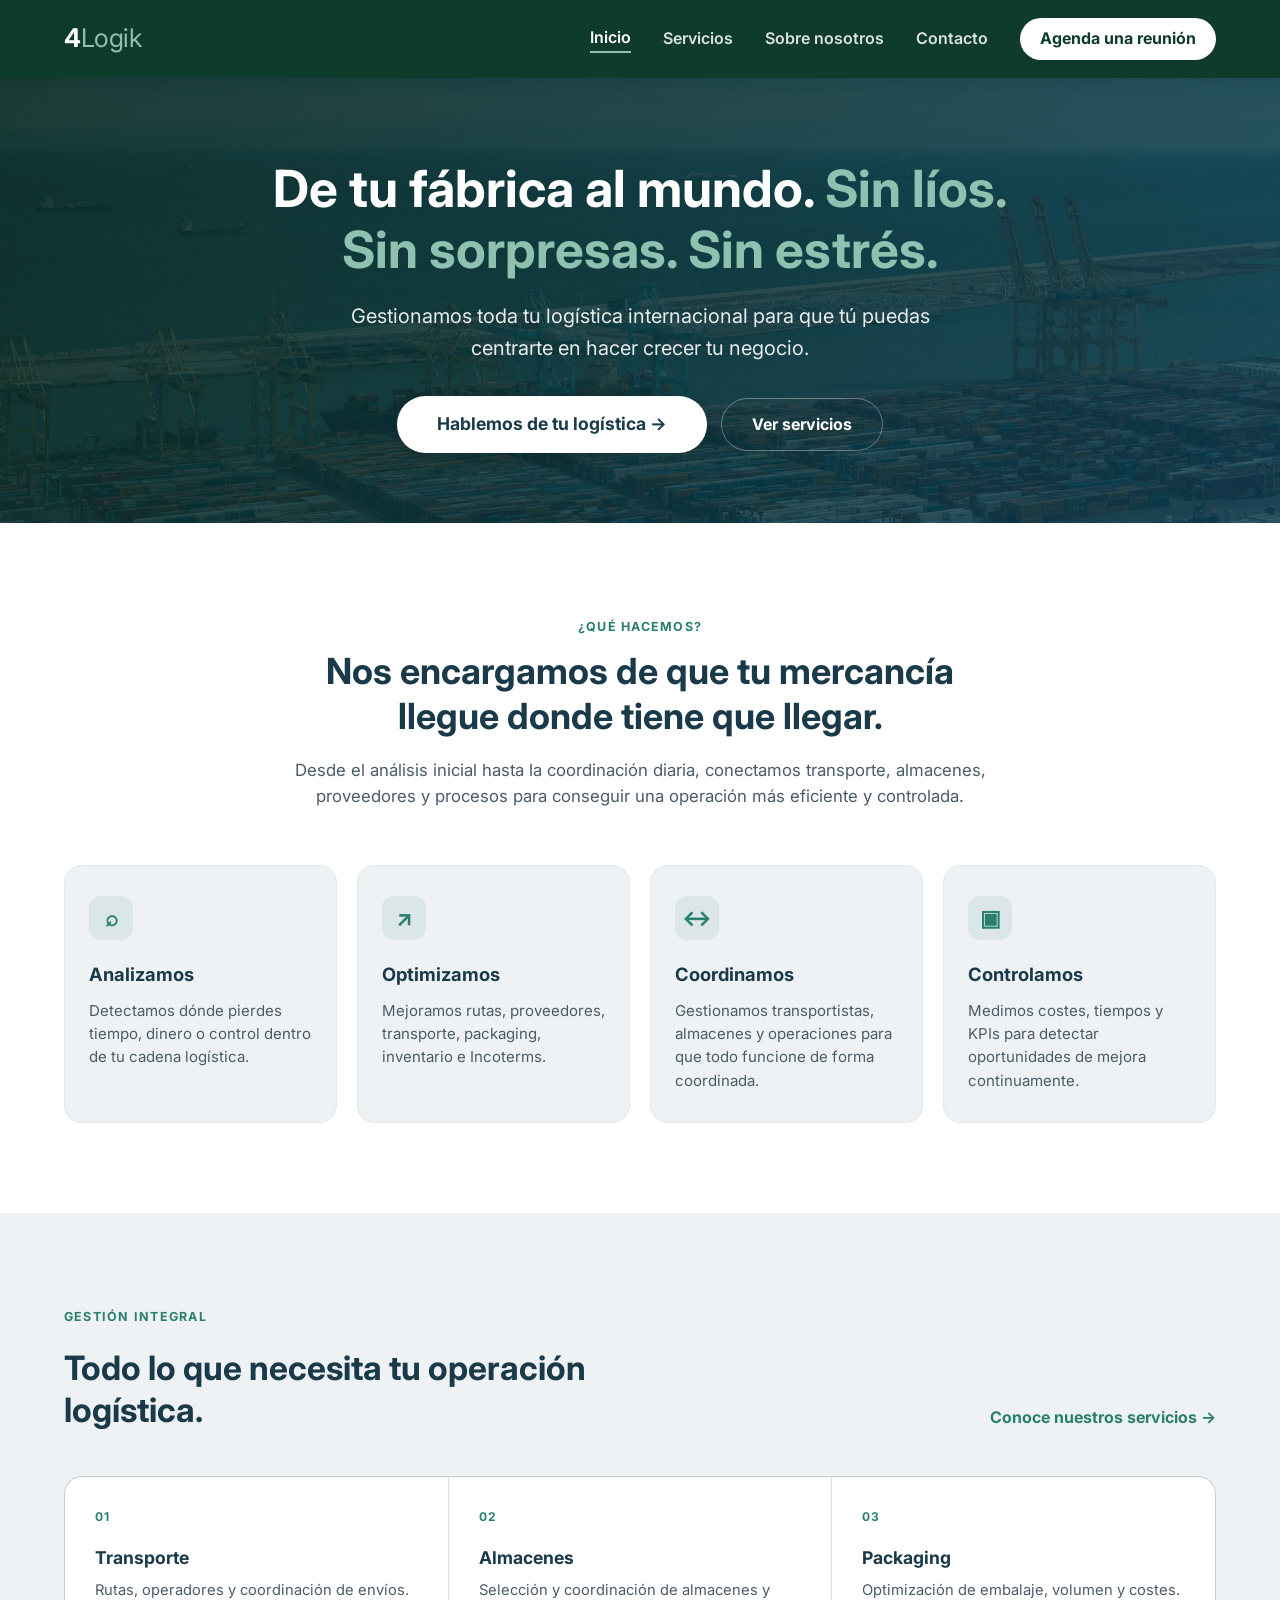
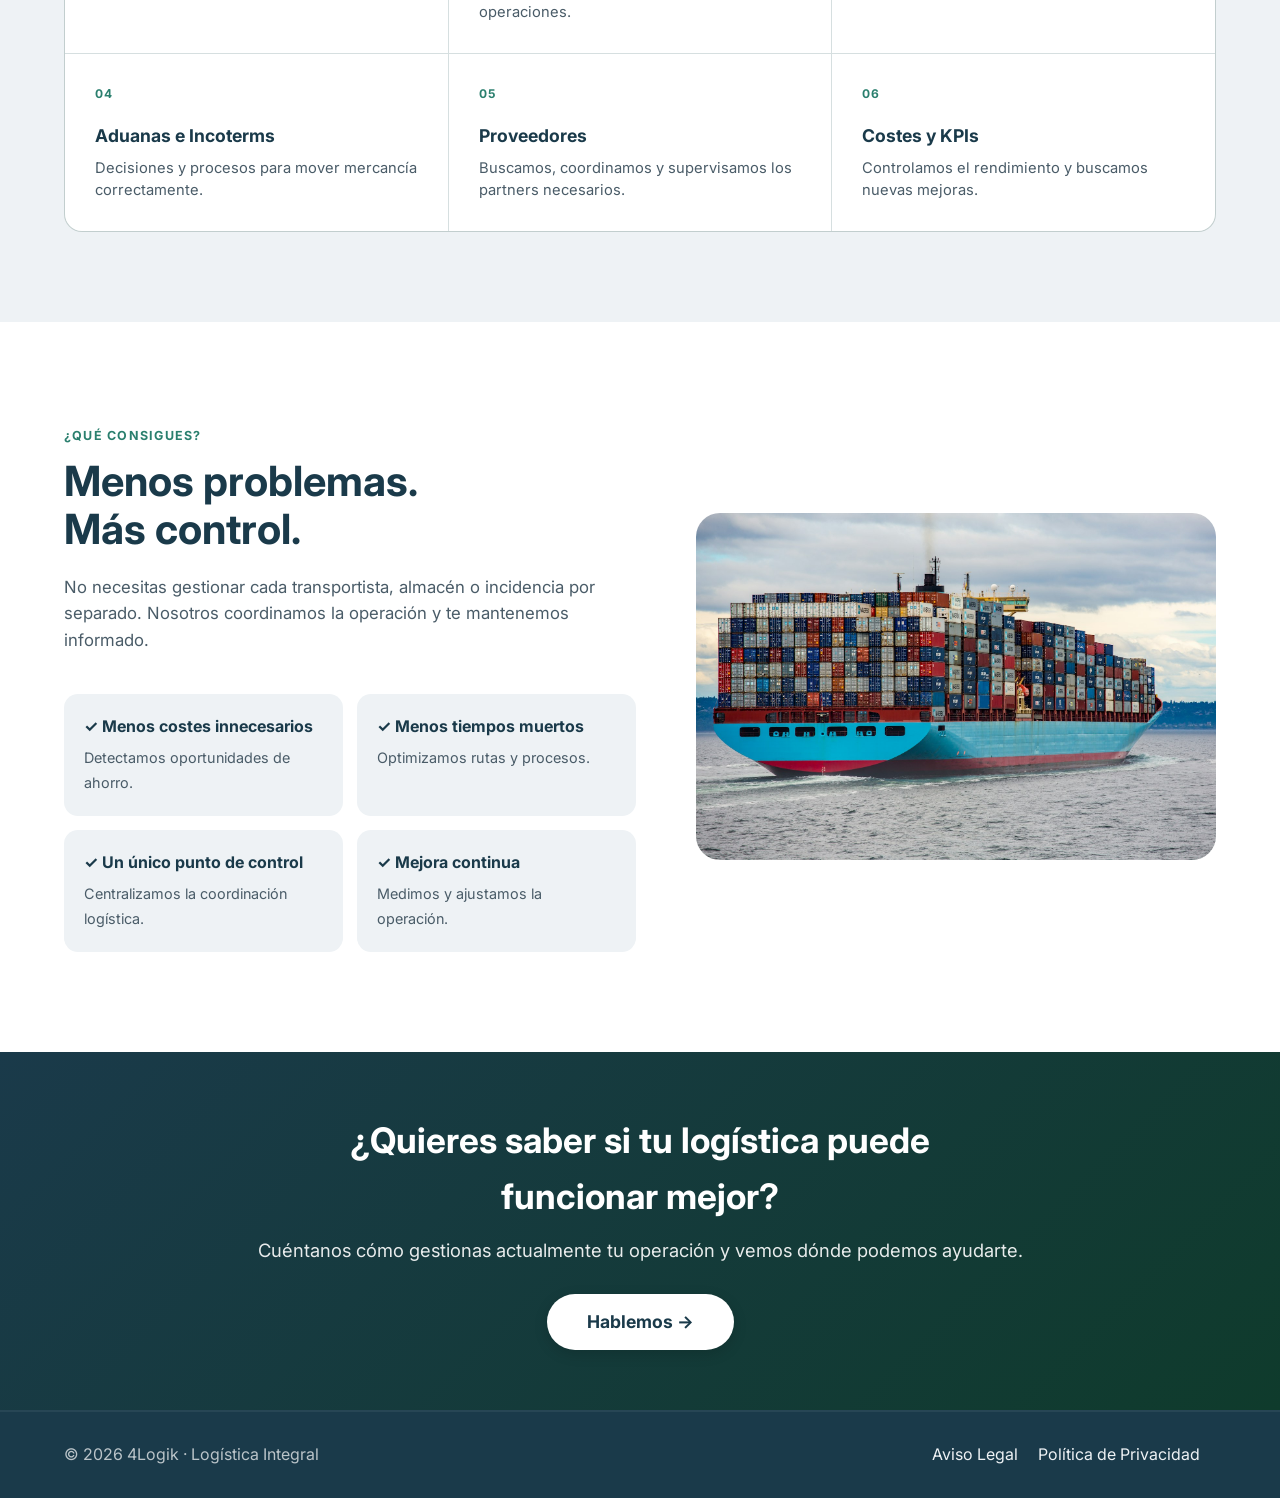
==== commit cad43816: "Merge origin/master: políticas legales y link de agenda Integra el trabajo de la rama remota (modal " ====
--- a/index.html
+++ b/index.html
@@ -286,8 +286,96 @@
         <span>© 2026 4Logik · Logística Integral</span>
 
         <span>
-            <a href="#">Política de privacidad</a> ·
-            <a href="#">Aviso legal</a>
+            <a href="#" onclick="abrirModalLegal('aviso'); return false;" class="cogton-legal-link">Aviso Legal</a>
+            <a href="#" onclick="abrirModalLegal('privacidad'); return false;" class="cogton-legal-link">Política de Privacidad</a>
+
+            <!-- Modal -->
+            <div id="cogton-modal-legal" class="cogton-modal-overlay" onclick="cerrarModalLegalOverlay(event)">
+                <div class="cogton-modal-content">
+                    <button class="cogton-modal-close" onclick="cerrarModalLegal()">&times;</button>
+            
+                <div class="cogton-modal-tabs">
+                    <button id="tab-aviso" class="cogton-modal-tab active" onclick="cambiarTab('aviso')">Aviso Legal</button>
+                    <button id="tab-privacidad" class="cogton-modal-tab" onclick="cambiarTab('privacidad')">Política de Privacidad</button>
+                </div>
+            
+                <div id="contenido-aviso" class="cogton-modal-body">
+                    <h2>Aviso Legal</h2>
+                    <h3>1. Datos del titular</h3>
+                    <p>
+                        En cumplimiento de la Ley 34/2002, de Servicios de la Sociedad de la Información y de Comercio Electrónico (LSSI), se informa de los siguientes datos:
+                    </p>
+                    <ul>
+                        <li><strong>Titular:</strong> [NOMBRE DE LA EMPRESA]</li>
+                        <li><strong>NIF/CIF:</strong> [NIF/CIF]</li>
+                        <li><strong>Domicilio:</strong> [DIRECCIÓN COMPLETA]</li>
+                        <li><strong>Email de contacto:</strong> [EMAIL]</li>
+                        <li><strong>Teléfono:</strong> [TELÉFONO]</li>
+                        <li><strong>Inscripción registral:</strong> [DATOS REGISTRO MERCANTIL, si aplica]</li>
+                    </ul>
+                    <h3>2. Objeto</h3>
+                    <p>
+                        El presente sitio web (en adelante, "el Sitio") tiene como finalidad ofrecer información sobre los servicios logísticos de [NOMBRE DE LA EMPRESA], así como facilitar el contacto con potenciales clientes.
+                    </p>
+                    <h3>3. Condiciones de uso</h3>
+                    <p>
+                        El acceso y uso de este Sitio implica la aceptación de las condiciones aquí establecidas. El usuario se compromete a hacer un uso adecuado del Sitio, absteniéndose de utilizarlo con fines ilícitos o que puedan dañar a terceros.
+                    </p>
+                    <h3>4. Propiedad intelectual</h3>
+                    <p>
+                        Todos los contenidos del Sitio (textos, imágenes, logotipos, diseño, código fuente) son propiedad de [NOMBRE DE LA EMPRESA] o de terceros que han autorizado su uso, y están protegidos por la normativa de propiedad intelectual. Queda prohibida su reproducción, distribución o modificación sin autorización previa.
+                    </p>
+                    <h3>5. Exclusión de responsabilidad</h3>
+                    <p>
+                        [NOMBRE DE LA EMPRESA] no se responsabiliza de los daños derivados de fallos técnicos, interrupciones del servicio, o del uso indebido del Sitio por parte del usuario.
+                    </p>
+                    <h3>6. Legislación aplicable</h3>
+                    <p>
+                        Las presentes condiciones se rigen por la legislación española. Para cualquier controversia, las partes se someten a los juzgados y tribunales de [CIUDAD/PROVINCIA], salvo que la normativa de consumidores establezca otro fuero.
+                    </p>
+                </div>
+            
+                <div id="contenido-privacidad" class="cogton-modal-body" style="display:none;">
+                    <h2>Política de Privacidad</h2>
+                    <h3>1. Responsable del tratamiento</h3>
+                    <ul>
+                        <li><strong>Responsable:</strong> [NOMBRE DE LA EMPRESA]</li>
+                        <li><strong>NIF/CIF:</strong> [NIF/CIF]</li>
+                        <li><strong>Dirección:</strong> [DIRECCIÓN COMPLETA]</li>
+                        <li><strong>Email de contacto:</strong> [EMAIL]</li>
+                    </ul>
+                    <h3>2. Finalidad del tratamiento</h3>
+                    <p>
+                        Los datos personales que nos facilites a través de formularios de contacto, agendar llamadas, o cualquier otro medio del Sitio, serán tratados con las siguientes finalidades:
+                    </p>
+                    <ul>
+                        <li>Gestionar tu solicitud de información o llamada comercial.</li>
+                        <li>Enviarte comunicaciones relacionadas con nuestros servicios (si nos autorizas).</li>
+                        <li>Cumplir con obligaciones legales.</li>
+                    </ul>
+                    <h3>3. Legitimación</h3>
+                    <p>
+                        El tratamiento de tus datos se basa en tu consentimiento, otorgado al rellenar los formularios del Sitio o al solicitar información/servicios.
+                    </p>
+                    <h3>4. Conservación de los datos</h3>
+                    <p>
+                        Tus datos se conservarán mientras exista una relación comercial o interés mutuo, y posteriormente durante los plazos legalmente exigidos para atender posibles responsabilidades.
+                    </p>
+                    <h3>5. Destinatarios</h3>
+                    <p>
+                        No se cederán datos a terceros, salvo obligación legal o cuando sea necesario para prestar el servicio (por ejemplo, herramientas de agenda como Google Calendar, en cuyo caso dicho proveedor actúa como encargado del tratamiento).
+                    </p>
+                    <h3>6. Derechos del usuario</h3>
+                    <p>
+                        Puedes ejercer tus derechos de acceso, rectificación, supresión, oposición, limitación y portabilidad de tus datos, enviando un email a <strong>[EMAIL]</strong>, adjuntando copia de un documento que acredite tu identidad.
+                    </p>
+                    <h3>7. Cookies</h3>
+                    <p>
+                        Este Sitio [utiliza / no utiliza] cookies propias y/o de terceros para [finalidad, ej. análisis de tráfico]. Puedes consultar más información en nuestra Política de Cookies [enlace, si existe].
+                    </p>
+                </div>
+              </div>
+            </div>
         </span>
     </div>
 </footer>
--- a/css/style.css
+++ b/css/style.css
@@ -1355,6 +1355,37 @@
     padding: 6px 0;
     color: var(--texto-claro);
 }
+.agenda-llamada {
+    background: var(--acento-tinte);
+    border: 1px solid var(--borde-suave);
+    border-radius: 12px;
+    padding: 20px 24px;
+    margin: 20px 0;
+}
+.agenda-llamada h3 {
+    margin: 0 0 8px;
+    font-size: 16px;
+    color: var(--verde-oscuro);
+}
+.agenda-llamada p {
+    font-size: 14px;
+    color: var(--texto-claro);
+    margin-bottom: 14px;
+}
+.btn-agendar {
+    display: inline-block;
+    background: var(--acento);
+    color: var(--blanco);
+    padding: 10px 18px;
+    border-radius: 8px;
+    font-size: 14px;
+    font-weight: 600;
+    text-decoration: none;
+    transition: background 0.2s;
+}
+.btn-agendar:hover {
+    background: var(--verde-oscuro);
+}
 .ahorro-estimado {
     background: var(--gris-claro);
     padding: 28px 24px;
@@ -1676,3 +1707,104 @@
     50% { opacity: 1; transform: scale(1.3); }
 }
 
+
+.cogton-legal-link {
+    color: var(--gris-claro);
+    font-size: 16px;
+    text-decoration: none;
+    cursor: pointer;
+    margin-right: 16px;
+}
+
+.cogton-legal-link:hover {
+    color: var(--blanco);
+}
+
+.cogton-modal-overlay {
+    display: none;
+    position: fixed;
+    top: 0; left: 0; right: 0; bottom: 0;
+    background: rgba(13, 27, 42, 0.5);
+    z-index: 1000;
+    align-items: center;
+    justify-content: center;
+}
+
+.cogton-modal-overlay.active {
+    display: flex;
+}
+
+.cogton-modal-content {
+    background: #ffffff;
+    border-radius: 14px;
+    max-width: 700px;
+    width: 90%;
+    max-height: 80vh;
+    overflow-y: auto;
+    padding: 30px;
+    position: relative;
+}
+
+.cogton-modal-close {
+    position: absolute;
+    top: 16px;
+    right: 20px;
+    background: none;
+    border: none;
+    font-size: 24px;
+    color: #6b7280;
+    cursor: pointer;
+    line-height: 1;
+}
+
+.cogton-modal-close:hover {
+    color: #0D1B2A;
+}
+
+.cogton-modal-tabs {
+    display: flex;
+    gap: 10px;
+    margin-bottom: 20px;
+    border-bottom: 1px solid #e2e8f0;
+}
+
+.cogton-modal-tab {
+    background: none;
+    border: none;
+    padding: 10px 16px;
+    font-size: 14px;
+    font-weight: 600;
+    color: #6b7280;
+    cursor: pointer;
+    border-bottom: 2px solid transparent;
+}
+
+.cogton-modal-tab.active {
+    color: #1A6FD4;
+    border-bottom: 2px solid #1A6FD4;
+}
+
+.cogton-modal-body h2 {
+    font-size: 20px;
+    color: #0D1B2A;
+    margin-bottom: 16px;
+}
+
+.cogton-modal-body h3 {
+    font-size: 15px;
+    color: #0D1B2A;
+    margin-top: 20px;
+    margin-bottom: 8px;
+}
+
+.cogton-modal-body p,
+.cogton-modal-body li {
+    font-size: 13px;
+    color: #4b5563;
+    line-height: 1.6;
+}
+
+.cogton-modal-body ul {
+    padding-left: 20px;
+    margin-bottom: 10px;
+}
